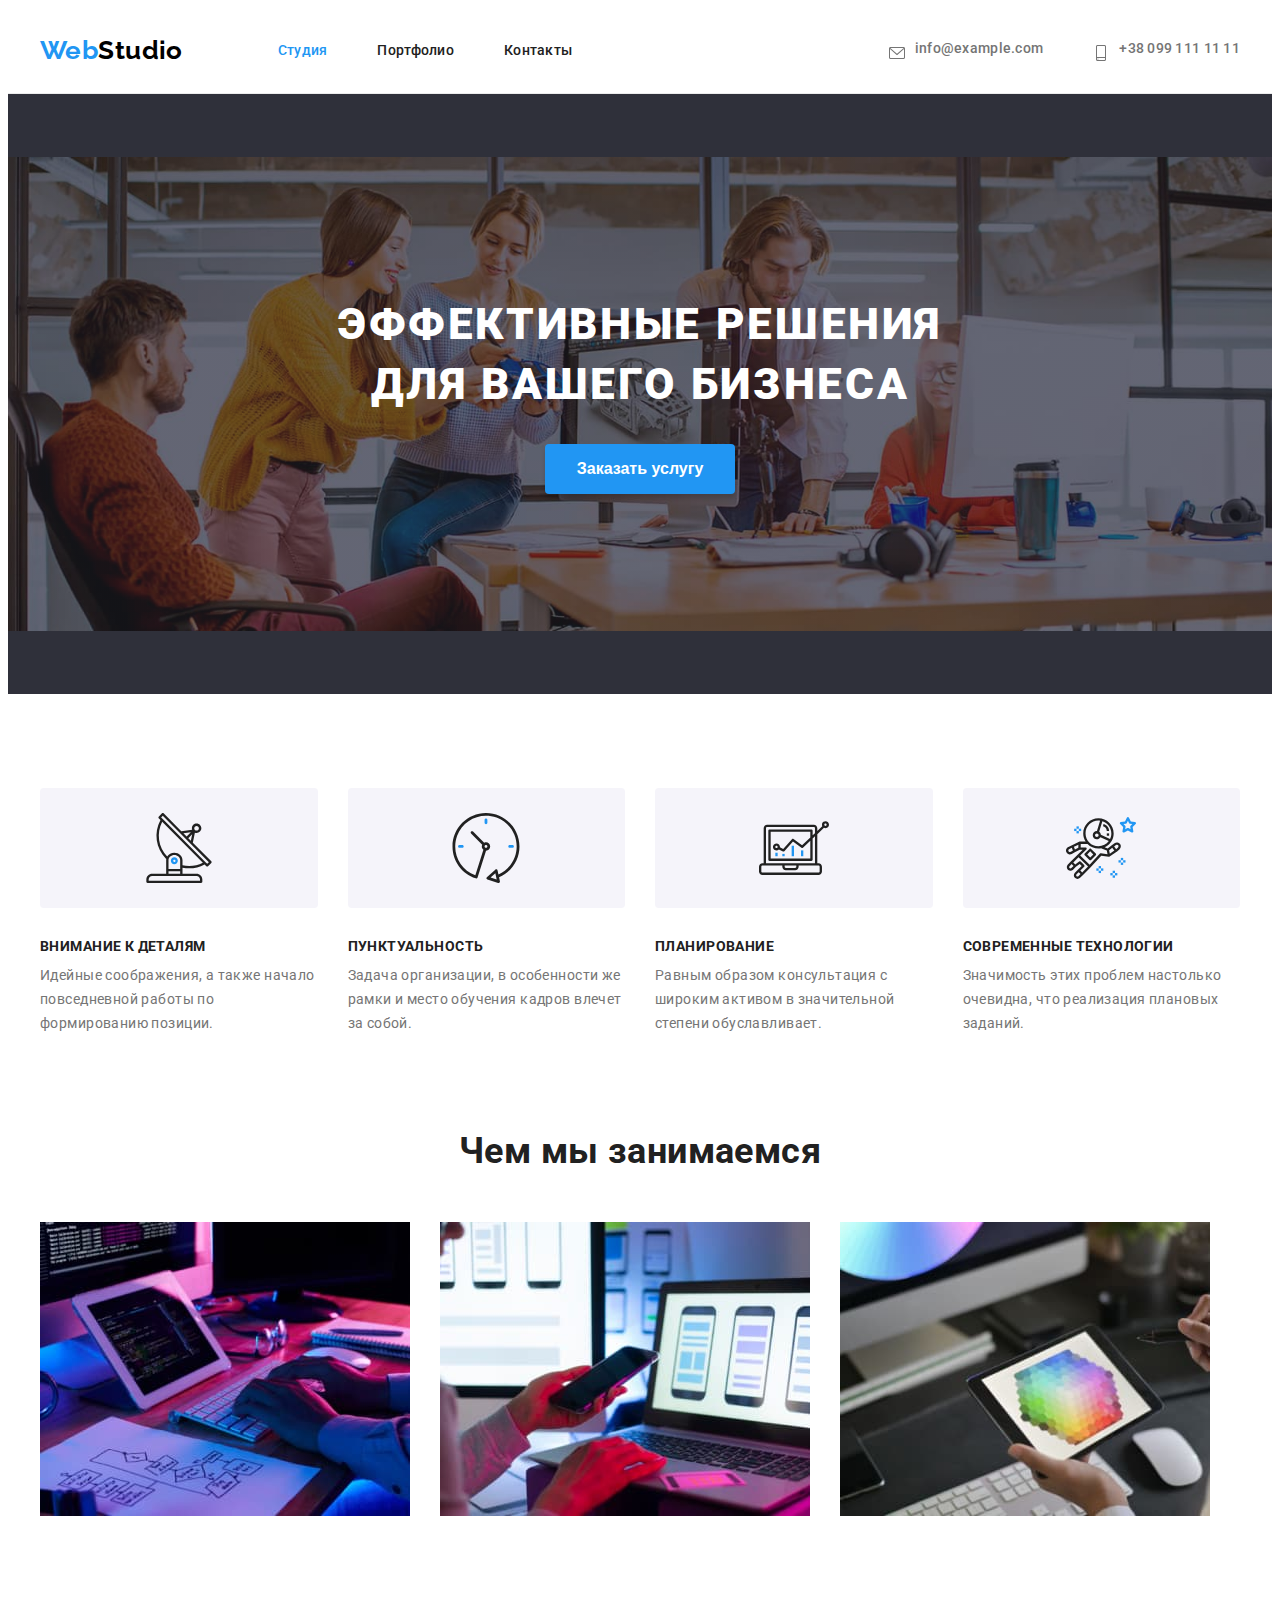
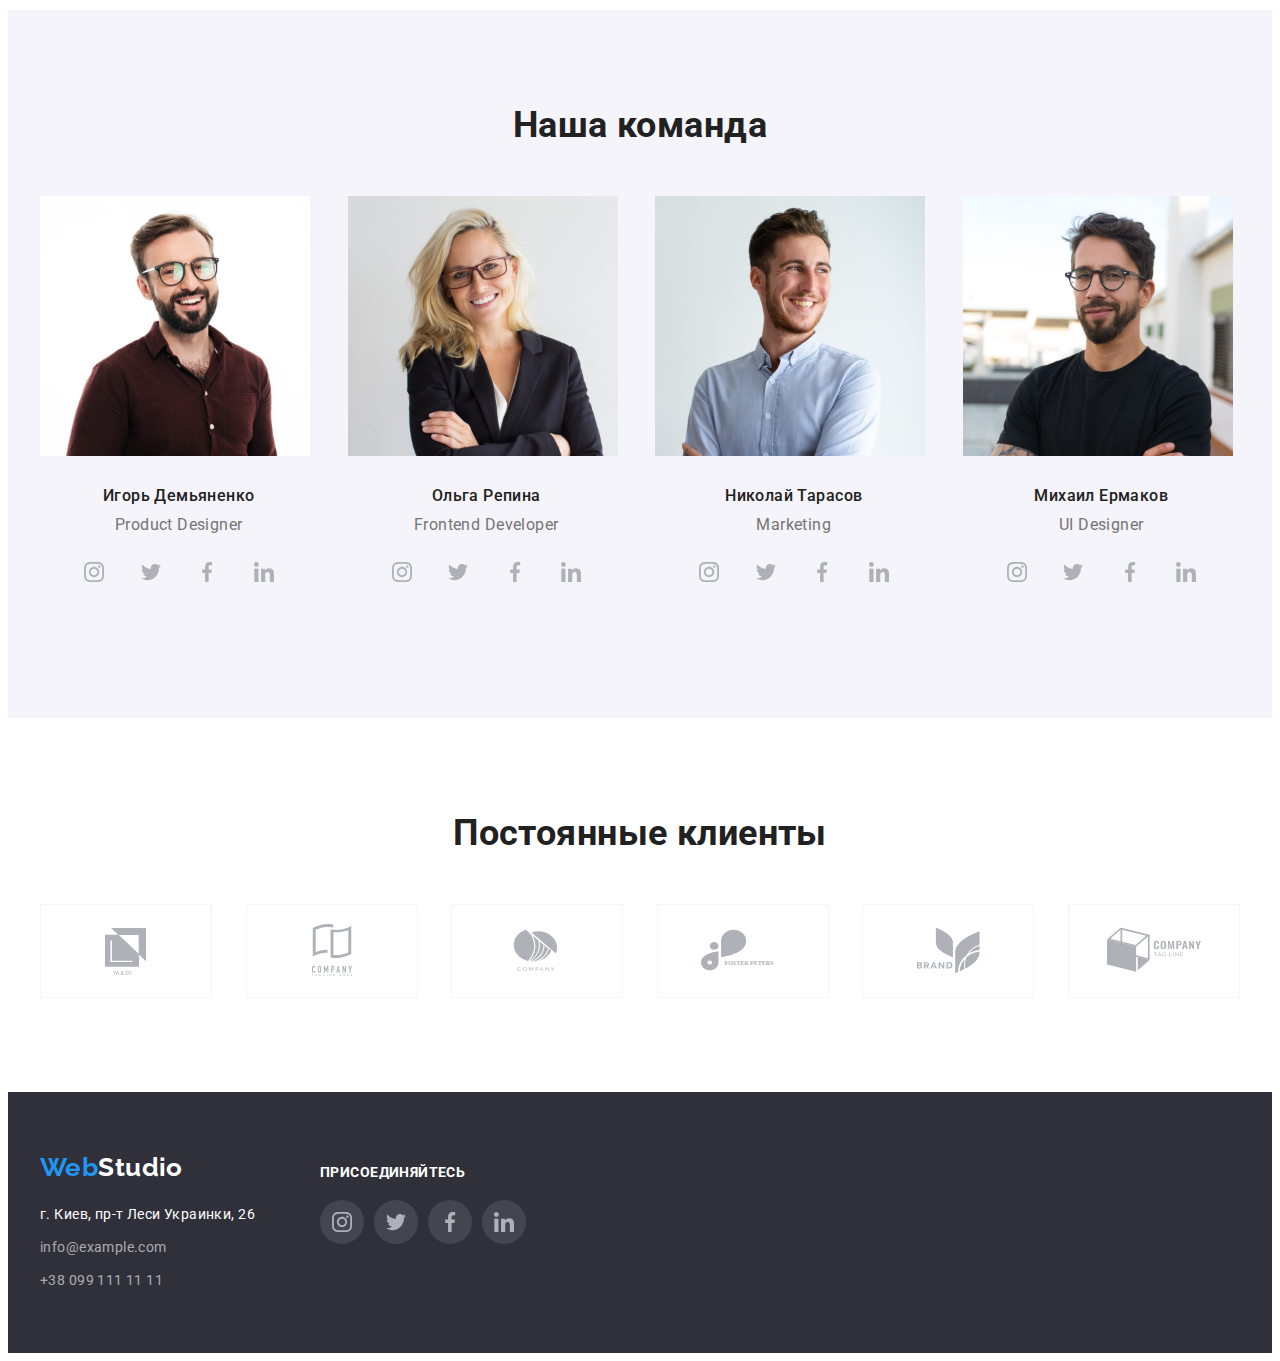
==== index.html @ 8c21adce "модуль 4" ====
<!DOCTYPE html>
<html lang="ru">
  <head>
    <meta charset="UTF-8" />
    <meta http-equiv="X-UA-Compatible" content="IE=edge" />
    <meta name="viewport" content="width=device-width, initial-scale=1.0" />
    <!-- Fonts -->
    <link rel="preconnect" href="https://fonts.googleapis.com" />
    <link rel="preconnect" href="https://fonts.gstatic.com" crossorigin />
    <link
      href="https://fonts.googleapis.com/css2?family=Raleway:wght@700&family=Roboto:wght@400;500;700;900&display=swap"
      rel="stylesheet"
    />
    <!-- Nomalize -->
    <!-- <link rel="stylesheet" type="text/css" href="./css/normalize.css" /> -->
    <link
      rel="stylesheet"
      href="https://cdnjs.cloudflare.com/ajax/libs/modern-normalize/1.1.0/modern-normalize.min.css"
      integrity="sha512-wpPYUAdjBVSE4KJnH1VR1HeZfpl1ub8YT/NKx4PuQ5NmX2tKuGu6U/JRp5y+Y8XG2tV+wKQpNHVUX03MfMFn9Q=="
      crossorigin="anonymous"
      referrerpolicy="no-referrer"
    />
    <!-- Styles -->
    <link rel="stylesheet" type="text/css" href="./css/styles.css" />
    <title>Main</title>
  </head>

  <body>
    <header class="header">
      <div class="container">
        <nav class="navigation">
          <a href="./" class="link logo">
            Web<span class="logo-accent">Studio</span>
          </a>
          <ul class="list">
            <li class="item-header current">
              <a href="./" class="link"> Студия</a>
            </li>
            <li class="item-header">
              <a href="./portfolio.html" class="link">Портфолио</a>
            </li>
            <li class="item-header"><a href="#" class="link">Контакты</a></li>
          </ul>
        </nav>
        <ul class="list contact">
          <li class="item-header contact">
            <a href="mailto:info@example.com" class="link email"
              >info@example.com</a
            >
          </li>
          <li class="item-header contact">
            <a href="tel:+380991111111" class="link phone">+38 099 111 11 11</a>
          </li>
        </ul>
      </div>
    </header>
    <main>
      <section class="section primary">
        <h1 class="main-title">
          Эффективные решения <br />
          для вашего бизнеса
        </h1>
        <button type="button" class="button main-button">
          Заказать услугу
        </button>
      </section>
      <section class="section our-edge">
        <div class="container">
          <h2 class="title visually-hidden">Наши преимущества</h2>
          <ul class="list our-edge">
            <li class="our-edge-item antenna">
              <h3 class="our-edge-title">Внимание к деталям</h3>
              <p class="our-edge-description">
                Идейные соображения, а также начало повседневной работы по
                формированию позиции.
              </p>
            </li>
            <li class="our-edge-item clock">
              <h3 class="our-edge-title">Пунктуальность</h3>
              <p class="our-edge-description">
                Задача организации, в особенности же рамки и место обучения
                кадров влечет за собой.
              </p>
            </li>
            <li class="our-edge-item diagram">
              <h3 class="our-edge-title">Планирование</h3>
              <p class="our-edge-description">
                Равным образом консультация с широким активом в значительной
                степени обуславливает.
              </p>
            </li>
            <li class="our-edge-item astronaut">
              <h3 class="our-edge-title">Современные технологии</h3>
              <p class="our-edge-description">
                Значимость этих проблем настолько очевидна, что реализация
                плановых заданий.
              </p>
            </li>
          </ul>
        </div>
      </section>
      <section class="section whot-do">
        <div class="container">
          <h2 class="title">Чем мы занимаемся</h2>
          <ul class="list whot-do">
            <li>
              <img
                src="./images//whot-do/box_1.jpg"
                alt="Изображение работаюшего программиста"
                width="370"
              />
            </li>
            <li>
              <img
                src="./images//whot-do/box_2.jpg"
                alt="Изображение работающего UI/UX"
                width="370"
              />
            </li>
            <li>
              <img
                src="./images//whot-do/box_3.jpg"
                alt="Изображение работаюшего тестировщика"
                width="370"
              />
            </li>
          </ul>
        </div>
      </section>
      <section class="section our-team">
        <div class="container">
          <h2 class="title">Наша команда</h2>
          <ul class="list our-team">
            <li class="our-team-item">
              <img
                src="./images/team/team_img_1.jpg"
                alt="Фотография специалиста Игоря Демьяненко"
                width="270"
              />
              <div class="our-team-description">
                <h3 class="our-team-title">Игорь Демьяненко</h3>
                <p lang="en" class="our-team-position">Product Designer</p>
                <ul class="list contact-solcial-items">
                  <li class="contact-solcial-item instagram">
                    <a
                      href="https://www.instagram.com"
                      target="_blank"
                      rel="noopener noreferrer"
                    ></a>
                  </li>
                  <li class="contact-solcial-item twitter">
                    <a
                      href="https://twitter.com"
                      target="_blank"
                      rel="noopener noreferrer"
                    ></a>
                  </li>
                  <li class="contact-solcial-item facebook">
                    <a
                      href="https://www.facebook.com"
                      target="_blank"
                      rel="noopener noreferrer"
                    ></a>
                  </li>
                  <li class="contact-solcial-item linkedin">
                    <a
                      href="https://www.linkedin.com"
                      target="_blank"
                      rel="noopener noreferrer"
                    ></a>
                  </li>
                </ul>
              </div>
            </li>
            <li class="our-team-item">
              <img
                src="./images/team/team_img_2.jpg"
                alt="Фотография специалиста Ольги Репиной"
                width="270"
              />
              <div class="our-team-description">
                <h3 class="our-team-title">Ольга Репина</h3>
                <p lang="en" class="our-team-position">Frontend Developer</p>
                <ul class="list contact-solcial-items">
                  <li class="contact-solcial-item instagram">
                    <a
                      href="https://www.instagram.com"
                      target="_blank"
                      rel="noopener noreferrer"
                    ></a>
                  </li>
                  <li class="contact-solcial-item twitter">
                    <a
                      href="https://twitter.com"
                      target="_blank"
                      rel="noopener noreferrer"
                    ></a>
                  </li>
                  <li class="contact-solcial-item facebook">
                    <a
                      href="https://www.facebook.com"
                      target="_blank"
                      rel="noopener noreferrer"
                    ></a>
                  </li>
                  <li class="contact-solcial-item linkedin">
                    <a
                      href="https://www.linkedin.com"
                      target="_blank"
                      rel="noopener noreferrer"
                    ></a>
                  </li>
                </ul>
              </div>
            </li>
            <li class="our-team-item">
              <img
                src="./images/team/team_img_3.jpg"
                alt="Фотография специалиста Николая Тарасова"
                width="270"
              />
              <div class="our-team-description">
                <h3 class="our-team-title">Николай Тарасов</h3>
                <p lang="en" class="our-team-position">Marketing</p>
                <ul class="list contact-solcial-items">
                  <li class="contact-solcial-item instagram">
                    <a
                      href="https://www.instagram.com"
                      target="_blank"
                      rel="noopener noreferrer"
                    ></a>
                  </li>
                  <li class="contact-solcial-item twitter">
                    <a
                      href="https://twitter.com"
                      target="_blank"
                      rel="noopener noreferrer"
                    ></a>
                  </li>
                  <li class="contact-solcial-item facebook">
                    <a
                      href="https://www.facebook.com"
                      target="_blank"
                      rel="noopener noreferrer"
                    ></a>
                  </li>
                  <li class="contact-solcial-item linkedin">
                    <a
                      href="https://www.linkedin.com"
                      target="_blank"
                      rel="noopener noreferrer"
                    ></a>
                  </li>
                </ul>
              </div>
            </li>
            <li class="our-team-item">
              <img
                src="./images/team/team_img_4.jpg"
                alt="Фотография специалиста Михаила Ермакова"
                width="270"
              />
              <div class="our-team-description">
                <h3 class="our-team-title">Михаил Ермаков</h3>
                <p lang="en" class="our-team-position">UI Designer</p>
                <ul class="list contact-solcial-items">
                  <li class="contact-solcial-item instagram">
                    <a
                      href="https://www.instagram.com"
                      target="_blank"
                      rel="noopener noreferrer"
                    ></a>
                  </li>
                  <li class="contact-solcial-item twitter">
                    <a
                      href="https://twitter.com"
                      target="_blank"
                      rel="noopener noreferrer"
                    ></a>
                  </li>
                  <li class="link contact-solcial-item facebook">
                    <a
                      href="https://www.facebook.com"
                      target="_blank"
                      rel="noopener noreferrer"
                    ></a>
                  </li>
                  <li class="contact-solcial-item linkedin">
                    <a
                      href="https://www.linkedin.com"
                      target="_blank"
                      rel="noopener noreferrer"
                    ></a>
                  </li>
                </ul>
              </div>
            </li>
          </ul>
        </div>
      </section>
      <section class="section our-clients">
        <div class="container">
          <h3 class="title">Постоянные клиенты</h3>
          <ul class="list our-clients-items">
            <li class="our-clients-item ">
              <a class="link company-one" href="#"></a>
            </li>
            <li class="our-clients-item">
              <a class="link company-two" href="#"></a>
            </li>
            <li class="our-clients-item">
              <a class="link company-three" href="#"></a>
            </li>
            <li class="our-clients-item">
              <a class="link company-four" href="#"></a>
            </li>
            <li class="our-clients-item">
              <a class="link company-five" href="#"></a>
            </li>
            <li class="our-clients-item">
              <a class="link company-six" href="#"></a>
            </li>
          </ul>
        </div>
      </section>
    </main>
    <footer class="footer">
      <div class="container">
        <div class="contacts">
          <a href="./" class="link logo">
            Web<span class="logo-invert-accent">Studio</span>
          </a>
          <address class="address">
            <ul class="list contact">
              <li class="item-footer">г. Киев, пр-т Леси Украинки, 26</li>
              <li class="item-footer contact">
                <a href="mailto:info@example.com" class="link"
                  >info@example.com</a
                >
              </li>
              <li class="item-footer contact">
                <a href="tel:+380991111111" class="link">+38 099 111 11 11</a>
              </li>
            </ul>
          </address>
        </div>
        <div class="social-contact">
          <p class="title">Присоединяйтесь</p>
          <ul class="list contact-solcial-items">
            <li class="contact-solcial-item instagram">
              <a
                href="https://www.instagram.com"
                target="_blank"
                rel="noopener noreferrer"
              ></a>
            </li>
            <li class="contact-solcial-item twitter">
              <a
                href="https://twitter.com"
                target="_blank"
                rel="noopener noreferrer"
              ></a>
            </li>
            <li class="link contact-solcial-item facebook">
              <a
                href="https://www.facebook.com"
                target="_blank"
                rel="noopener noreferrer"
              ></a>
            </li>
            <li class="contact-solcial-item linkedin">
              <a
                href="https://www.linkedin.com"
                target="_blank"
                rel="noopener noreferrer"
              ></a>
            </li>
          </ul>
        </div>
       
      </div>
    </footer>
  </body>
</html>
---- css/styles.css ----
:root {
  --background-dark-color: #2f303a; /* rgb(47, 48, 58) */ 
  /*--background-dark-color: #C4C4C4; rgb(196, 196, 196);*/

  --background-light-color: #f5f4fa; /* rgb(245, 244, 250); */
  --primary-dark-color: #212121; /* rgb(33, 33, 33)*/
  --primary-light-color: #757575; /*rgb(117, 117, 117)*/
  --accent-light-color: #2196f3;
  /* rgb(33, 150, 243) */
  --accent-dark-color: #000000;
  /* rgb(0,0,0) */
  --main-light-color: #ffffff;
  /* rgb(255,255,255) */
  --main-light-alfa-color: rgba(255, 255, 255, 0.6);

  /* for grid  */
  --margin-set-gap: 30px;
}

body {
  font-family: "Roboto", sans-serif;
  font-style: normal;
  font-weight: 400;
  font-size: 14px;
  line-height: 1.143; /* 16/14 */
  letter-spacing: 0.03em;
  color: var(--primary-dark-color);
  background-color: var(--main-light-color);
}

img{
  display: block;
  padding: 0;
}

/* Common Styles */
.link {
  text-decoration: none;
  color: inherit;
}

.list {
  list-style: none;
}

.button {
  box-shadow: 0px 4px 4px rgba(0, 0, 0, 0.15);
  border: none;
  border-radius: 4px;
  border-color: transparent;

  color: var(--main-light-color);
  background-color: var(--accent-light-color);
}

.title {
  margin-top: 0;
  margin-bottom: 50px;

  text-align: center;

  font-weight: 700;
  font-size: 36px;
  line-height: 1.167; /* 42/36; */
}

.current {
  color: var(--accent-light-color);
}

.section {
  padding-top: 94px;
  padding-bottom: 94px;
  
  /* background-color: greenyellow;
  outline: 3px solid green; */
}

/* .section .list {
  margin-top: 0;
  margin-bottom: 0;
  padding-top: 0;
  padding-bottom: 0;
} */

/* Семантическое скрытие документов */
.visually-hidden {
  position: absolute;
  white-space: nowrap;
  width: 1px;
  height: 1px;
  overflow: hidden;
  border: 0;
  padding: 0;
  clip: rect(0 0 0 0);
  clip-path: inset(50%);
  margin: -1px;
}

.container {
  margin-left: auto;
  margin-right: auto;
  padding-right: 15px;
  padding-left: 15px;
  width: 1200px; 

  /* outline: 1px solid tomato; */
}

.container .list {
  display: flex;
  /* flex-wrap: wrap; */
}

/* Header */
.header {
  --color-header-border : #ECECEC;
  border-bottom: 1px solid var(--color-header-border);
}

.header .container {
  display: flex;
  justify-content: space-between;
  align-items: center;
}

.navigation {
  display: flex;
  align-items: center;
}

.navigation .list {
  display: flex;
  margin-top: 0;
  margin-bottom: 0;
  margin-left: 95px;
  padding-left: 0;
}

.item-header {
  font-weight: 500;
  letter-spacing: 0.02em;
}

.item-header + .item-header {
  margin-left: 50px;
}

.item-header .link {
  padding-top: 32px;
  padding-bottom: 32px;
}

.item-header.contact {
  color: var(--primary-light-color);
}

.item-header.contact .link {
  display: block;
  /* outline:  1px solid tomato; */
}

.item-header.contact .link::before {
  
  /* margin: 0;
  margin-right: 10px;
  flex-basis: 16px;
  align-items: center; */

  display: inline-flex; /* why */
  align-items: center;
  margin-right: 10px;
  content: '';
  width: 16px;
  height: 16px;
  background-repeat: no-repeat;
  background-position: center;

  /* outline: 1px solid navy; */
}

.item-header.contact .link.email::before {
  background-image: url(../images/decoration/envelope.svg);
} 

.item-header.contact .link.phone::before {
  background-image: url(../images/decoration/smartphone.svg);
}

.item-header:hover,
.item-header:focus {
  color: var(--accent-light-color);
}

.logo {
  font-family: "Raleway", sans-serif;
  font-weight: 700;
  font-size: 26px;
  line-height: 1.192; /* 31/26; */
  color: var(--accent-light-color);
}

.logo-accent {
  color: var(--accent-dark-color);
}

.navigation .logo {
  padding-top: 10px;
  padding-bottom: 10px;
}

.list.contact {
  display: flex;
  margin-top: 0px;
  margin-bottom: 0px;
  padding-left: 0px;
}

/* Main */
.section.primary {
  --color-gradient : rgba(47, 48, 58, 0.4);

  background-color: var(--background-dark-color);
  background-image: linear-gradient(to right, var(--color-gradient), var(--color-gradient)),   url(../images/main-background.jpg);
  background-repeat: no-repeat;
  background-size: contain;
  background-position: center;
}

.primary {  
  margin-top: 0px;
  margin-bottom: 0px;
  padding-top: 200px;
  padding-bottom: 200px;

  text-align: center;
}

.main-title {
  margin-top: 0;
  margin-bottom: 30px;

  color: var(--main-light-color);

  font-weight: 900;
  font-size: 44px;
  line-height: 1.364; /* 60/44; */
  letter-spacing: 0.06em;
  text-transform: uppercase;  
}

.main-button {
  padding: 10px 32px;
  font-weight: 700;
  font-size: 16px;
  line-height: 1.875; /* 30/16; */
}

/* Edge */
.section.our-edge {
  padding-bottom: 0;
}

.list.our-edge {
  margin-top: 0;
  margin-bottom: 0;
  padding-left: 0;  
}

.our-edge-item {
  /* flex-basis: 270px; */
  --count-inline: 4;
  flex-basis: calc((100% - (var(--count-inline) - 1) * var(--margin-set-gap))/var(--count-inline));
  /* flex-basis: calc(100% / 4 - var(--margin-set-gap)); */
}

.our-edge-item::before {
  display: block;
  height: 120px;
  content: "";

  border-radius: 4px;

  background-color: var(--background-light-color);
  background-position: center;
  background-repeat: no-repeat;

  margin-bottom: 30px;

  /* outline: 1px solid tomato; */
}

.our-edge-item.antenna::before {
  background-image: url(../images/decoration/antenna.svg);
}

.our-edge-item.clock::before {
  background-image: url(../images/decoration/clock.svg);
}

.our-edge-item.diagram::before {
  background-image: url(../images/decoration/diagram.svg);
}

.our-edge-item.astronaut::before {
  background-image: url(../images/decoration/astronaut.svg);
}

.our-edge-item + .our-edge-item {
  margin-left: var(--margin-set-gap);
}

.our-edge-title {
  margin-top: 0;
  margin-bottom: 10px;

  font-size: inherit;
  line-height: inherit;
  text-transform: uppercase;
}

.our-edge-description {
  margin-top: 0;
  margin-bottom: 0;

  line-height: 1.714; /* 24/14 */
  color: var(--primary-light-color);
}

/* Whot my do */

.list.whot-do {
  margin-top: 0;
  margin-bottom: 0;
  padding: 0;
}

.list.whot-do *:nth-child(n + 2) {
  margin-left: var(--margin-set-gap);
}


/* Team */
.our-team {
  background-color: var(--background-light-color);
}

.list.our-team {
  margin-top: 0;
  margin-bottom: 0;
  padding: 0;  
}

.our-team-item {
  /* flex-basis: calc(100% / 4 - var(--margin-set-gap)); */
  --count-inline: 4;  
  flex-basis: calc((100% - (var(--count-inline) - 1) * var(--margin-set-gap)) / var(--count-inline));
  /* box-shadow : 0px 1px 3px rgba(0, 0, 0, 0.12),
               0px 1px 1px rgba(0, 0, 0, 0.14),
               0px 2px 1px rgba(0, 0, 0, 0.2); 
  border-radius: 0px 0px 4px 4px; */
}

.our-team-item + .our-team-item {
  margin-left: var(--margin-set-gap);
}

.our-team-description{
  padding: 30px 32px;
}

.our-team-title {
  margin-top: 0;  
  margin-bottom: 10px;
  text-align: center;

  font-weight: 500;
  font-size: 16px;
  line-height: 1.187; /* 19/16 */
}

.our-team-position {
  margin-top: 0;
  margin-bottom: 16px;

  text-align: center;

  font-size: 16px;
  line-height: 1.187; /* 19/16 */
  color: var(--primary-light-color);
}

.list.contact-solcial-items {
  padding-left: 0;
  justify-content: space-between;
}

.our-team-item .contact-solcial-item::before {
  display: block;
  width: 44px;
  height: 44px;
  content: '';
  background-color: var(--background-light-color);
  background-repeat: no-repeat;
  background-position: center;

  border-radius: 50%;
}

.our-team-item .contact-solcial-item.instagram::before {
  background-image: url(../images/social-link-decoration/instagram.svg);
}

.our-team-item .contact-solcial-item.twitter::before {
  background-image: url(../images/social-link-decoration/twitter.svg);
}

.our-team-item .contact-solcial-item.facebook::before {
  background-image: url(../images/social-link-decoration/facebook.svg);
}

.our-team-item .contact-solcial-item.linkedin::before {
  background-image: url(../images/social-link-decoration/linkedin.svg);
}

/* our-clients */
.list.our-clients-items {
  display: flex;
  justify-content: space-between;
  margin-top: 0;
  margin-bottom: 0;
  padding-left: 0;
}

.our-clients-item > .link::before{
  display: block;

  background-color: var(--main-light-color);
  content: '';
  background-position: center;
  background-repeat: no-repeat;
  height: 92px;
  width: 170px;
  border: 1px solid var(--background-light-color);

}

.our-clients-item > .link.company-one::before{
  background-image: url(../images/Clients/logo-1.svg);
}

.our-clients-item > .link.company-two::before{
  background-image: url(../images/Clients/logo-2.svg);
}

.our-clients-item > .link.company-three::before{
  background-image: url(../images/Clients/logo-3.svg);
}

.our-clients-item > .link.company-four::before{
  background-image: url(../images/Clients/logo-4.svg);
}

.our-clients-item > .link.company-five::before{
  background-image: url(../images/Clients/logo-5.svg);
}

.our-clients-item > .link.company-six::before{
  background-image: url(../images/Clients/logo-6.svg);
}

/* filter */
.button-filter {
  /* display: block; */
  padding: 6px 22px;

  font-weight: 500;
  font-size: 16px;
  line-height: 1.625; /* 26/16 */
  color: inherit;
  background-color: var(--background-light-color);
}

.list.filter {
  margin-top: 0;
  margin-bottom: 34px;
  padding-left: 0;
  justify-content: center;
}

.item-filter + .item-filter {
  margin-left: 8px;
}

.button-filter:hover,
.button-filter:focus {
  color: var(--main-light-color);
  background-color: var(--accent-light-color);
}

.list.works {
  margin: 0;
  padding-left: 0;
  flex-wrap: wrap;

  margin-top: calc(-1 * var(--margin-set-gap));
  margin-left: calc(-1 * var(--margin-set-gap));
}

.list.works .work-item {
  margin-top: var(--margin-set-gap);
  margin-left: var(--margin-set-gap);
  
  --count-inline: 3;  
  flex-basis: calc(100% / var(--count-inline) - var(--margin-set-gap));
  /* flex-basis: calc(100% / 3 - var(--margin-set-gap)); */
}  

/* v2 */
/* .list.works {
  margin: 0;
  padding-left: 0;
  flex-wrap: wrap;
}
.list.works .work-item:not(:nth-child(3n)) {
  margin-right: var(--margin-set-gap);
  margin-bottom: var(--margin-set-gap);
}

.list.works .work-item:nth-child(3n) {
  margin-bottom: var(--margin-set-gap);
}

.list.works .work-item:nth-last-child(-n + 3) {
  margin-bottom: 0;
} */

/* v3 */
/* .list.works {
  margin: 0;
  padding: 0;
  flex-wrap: wrap;
}

.list.works .work-item {
  margin: 0;
  padding: 0;
  --count-inline:3;
  width: calc((100% - (var(--count-inline) - 1) * var(--margin-set-grap))/var(--count-inline));
  margin-right: var(--margin-set-gap);
  margin-bottom: var(--margin-set-gap); 
}

.list.works .work-item:nth-child(3n) {
  margin-right: 0;
}

.list.works .work-item:nth-last-child(-n + 3) {
  margin-bottom: 0;
} */

/* v4 */
/* .list.works {
  margin: 0;
  padding-left: 0;
  flex-wrap: wrap;
  gap: var(--margin-set-gap);
} */

.work-description {
  --border-color: #EEEEEE;
  padding: 20px 24px;
  border: 1px solid var(--border-color);
}

.title-work {
  margin-top: 0;
  margin-bottom: 4px;   
  
  text-align: left;

  font-size: 18px;
  line-height: 2;
  letter-spacing: 0.06em;
}

.type-work {
  margin-top: 0;
  margin-bottom: 0;

  font-size: 16px;
  line-height: 1.88; /* 30/16; */
  color: var(--primary-light-color);
}

/* FOOTER */
.footer {
  background-color: var(--background-dark-color);
  padding-top: 60px;
  padding-bottom: 60px;
}

.footer .container {
  display: flex;
}

.container .contacts {
  width: 230px;
  margin-right: 50px;
}

.footer .logo {
  display: block;
  margin-bottom: 20px;
}

.address .list {
  display: block;
}

.logo-invert-accent {
  color: var(--main-light-color);
}

.item-footer {
  font-size: 14px;
  font-style: normal;
  line-height: 1.714; /* 24/14 */
  color: var(--main-light-color);
}

.item-footer:not(:last-child) {
  margin-bottom: 9px;
}

.item-footer.contact {
  color: var(--main-light-alfa-color);
}

.item-footer.contact:hover,
.item-footer.contact:focus {
  color: var(--accent-light-color);
}

.container .social-contact { 
  padding-top: 12px;
}

.social-contact .title {
  margin-top: 0;
  margin-bottom: 20px;

  color: var(--main-light-color);

  font-size: 14px;
  line-height: inherit;
  text-align: left;
  text-transform: uppercase;

}

.social-contact .contact-solcial-items {
  margin-top: 0;
  margin-bottom: 0;
}

.social-contact .contact-solcial-item + .contact-solcial-item {
  margin-left: 10px;
}


.social-contact .contact-solcial-item::before {
  display: block;
  width: 44px;
  height: 44px;
  content: '';
  background-color: rgba(255, 255, 255, 0.1);
  background-repeat: no-repeat;
  background-position: center;

  border-radius: 50%;
}

.social-contact .contact-solcial-item.instagram::before {
  background-image: url(../images/social-link-decoration/instagram.svg);
}

.social-contact .contact-solcial-item.twitter::before {
  background-image: url(../images/social-link-decoration/twitter.svg);
}

.social-contact .contact-solcial-item.facebook::before {
  background-image: url(../images/social-link-decoration/facebook.svg);
}

.social-contact .contact-solcial-item.linkedin::before {
  background-image: url(../images/social-link-decoration/linkedin.svg);
}
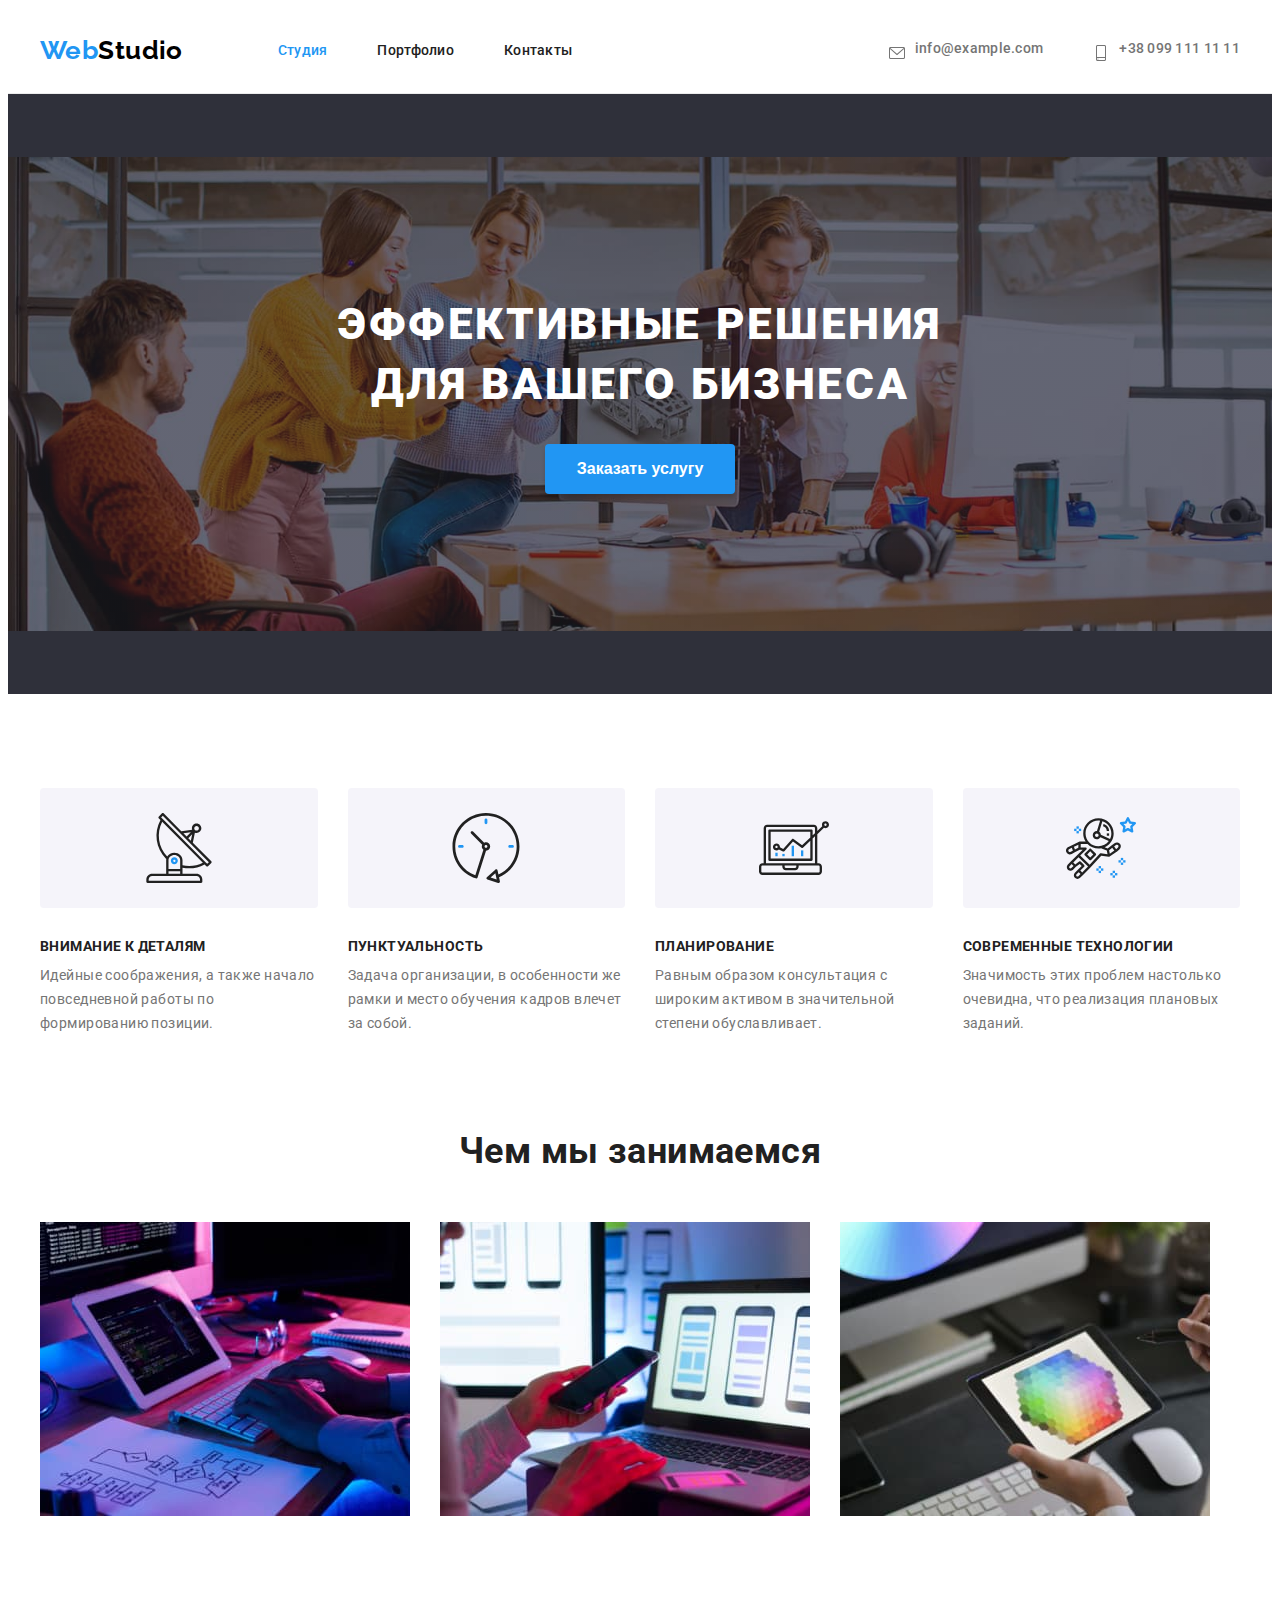
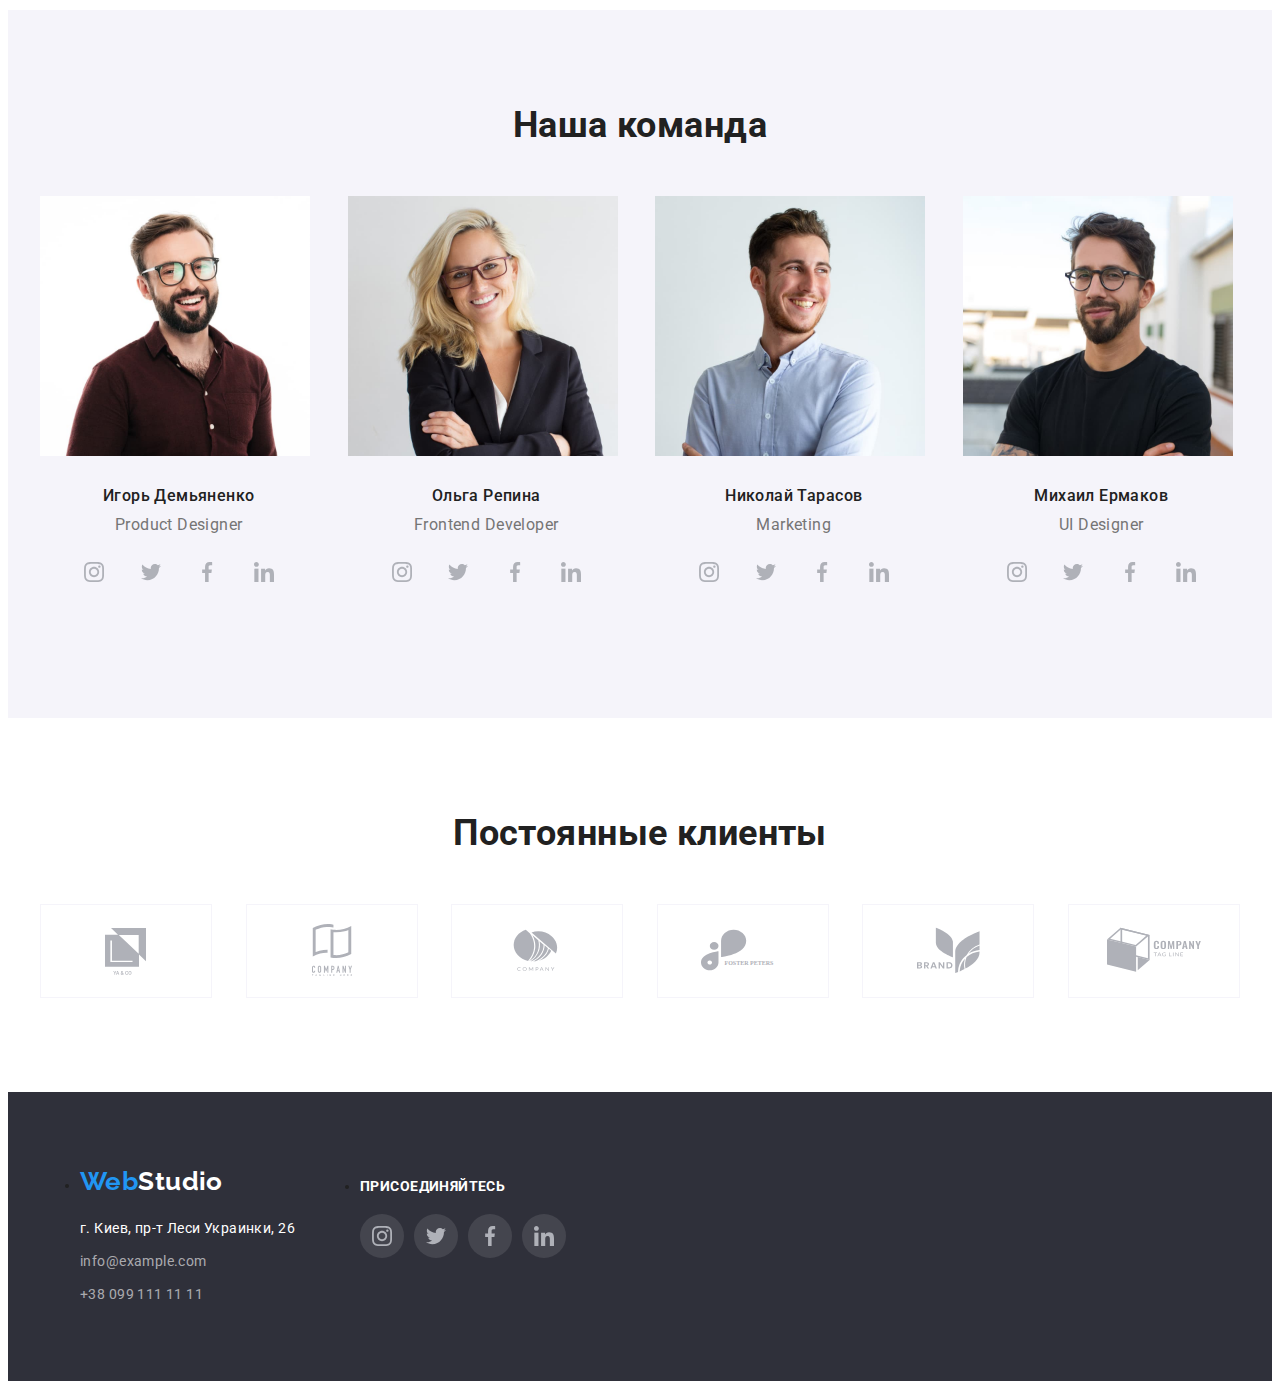
==== commit 0e1d3f2e: "модуль 4 1" ====
--- a/index.html
+++ b/index.html
@@ -302,7 +302,7 @@
         <div class="container">
           <h3 class="title">Постоянные клиенты</h3>
           <ul class="list our-clients-items">
-            <li class="our-clients-item ">
+            <li class="our-clients-item">
               <a class="link company-one" href="#"></a>
             </li>
             <li class="our-clients-item">
@@ -326,58 +326,59 @@
     </main>
     <footer class="footer">
       <div class="container">
-        <div class="contacts">
-          <a href="./" class="link logo">
-            Web<span class="logo-invert-accent">Studio</span>
-          </a>
-          <address class="address">
-            <ul class="list contact">
-              <li class="item-footer">г. Киев, пр-т Леси Украинки, 26</li>
-              <li class="item-footer contact">
-                <a href="mailto:info@example.com" class="link"
-                  >info@example.com</a
-                >
+        <ul class="contacts-studio">
+          <li class="contacts">
+            <a href="./" class="link logo">
+              Web<span class="logo-invert-accent">Studio</span>
+            </a>
+            <address class="address">
+              <ul class="list contact">
+                <li class="item-footer">г. Киев, пр-т Леси Украинки, 26</li>
+                <li class="item-footer contact">
+                  <a href="mailto:info@example.com" class="link"
+                    >info@example.com</a
+                  >
+                </li>
+                <li class="item-footer contact">
+                  <a href="tel:+380991111111" class="link">+38 099 111 11 11</a>
+                </li>
+              </ul>
+            </address>
+          </li>
+          <li class="social-contact">
+            <p class="title">Присоединяйтесь</p>
+            <ul class="list contact-solcial-items">
+              <li class="contact-solcial-item instagram">
+                <a
+                  href="https://www.instagram.com"
+                  target="_blank"
+                  rel="noopener noreferrer"
+                ></a>
               </li>
-              <li class="item-footer contact">
-                <a href="tel:+380991111111" class="link">+38 099 111 11 11</a>
+              <li class="contact-solcial-item twitter">
+                <a
+                  href="https://twitter.com"
+                  target="_blank"
+                  rel="noopener noreferrer"
+                ></a>
+              </li>
+              <li class="link contact-solcial-item facebook">
+                <a
+                  href="https://www.facebook.com"
+                  target="_blank"
+                  rel="noopener noreferrer"
+                ></a>
+              </li>
+              <li class="contact-solcial-item linkedin">
+                <a
+                  href="https://www.linkedin.com"
+                  target="_blank"
+                  rel="noopener noreferrer"
+                ></a>
               </li>
             </ul>
-          </address>
-        </div>
-        <div class="social-contact">
-          <p class="title">Присоединяйтесь</p>
-          <ul class="list contact-solcial-items">
-            <li class="contact-solcial-item instagram">
-              <a
-                href="https://www.instagram.com"
-                target="_blank"
-                rel="noopener noreferrer"
-              ></a>
-            </li>
-            <li class="contact-solcial-item twitter">
-              <a
-                href="https://twitter.com"
-                target="_blank"
-                rel="noopener noreferrer"
-              ></a>
-            </li>
-            <li class="link contact-solcial-item facebook">
-              <a
-                href="https://www.facebook.com"
-                target="_blank"
-                rel="noopener noreferrer"
-              ></a>
-            </li>
-            <li class="contact-solcial-item linkedin">
-              <a
-                href="https://www.linkedin.com"
-                target="_blank"
-                rel="noopener noreferrer"
-              ></a>
-            </li>
-          </ul>
-        </div>
-       
+          </li>
+        </ul>
       </div>
     </footer>
   </body>
--- a/css/styles.css
+++ b/css/styles.css
@@ -600,7 +600,7 @@
   padding-bottom: 60px;
 }
 
-.footer .container {
+.footer .contacts-studio {
   display: flex;
 }
 
@@ -667,7 +667,6 @@
 .social-contact .contact-solcial-item + .contact-solcial-item {
   margin-left: 10px;
 }
-
 
 .social-contact .contact-solcial-item::before {
   display: block;
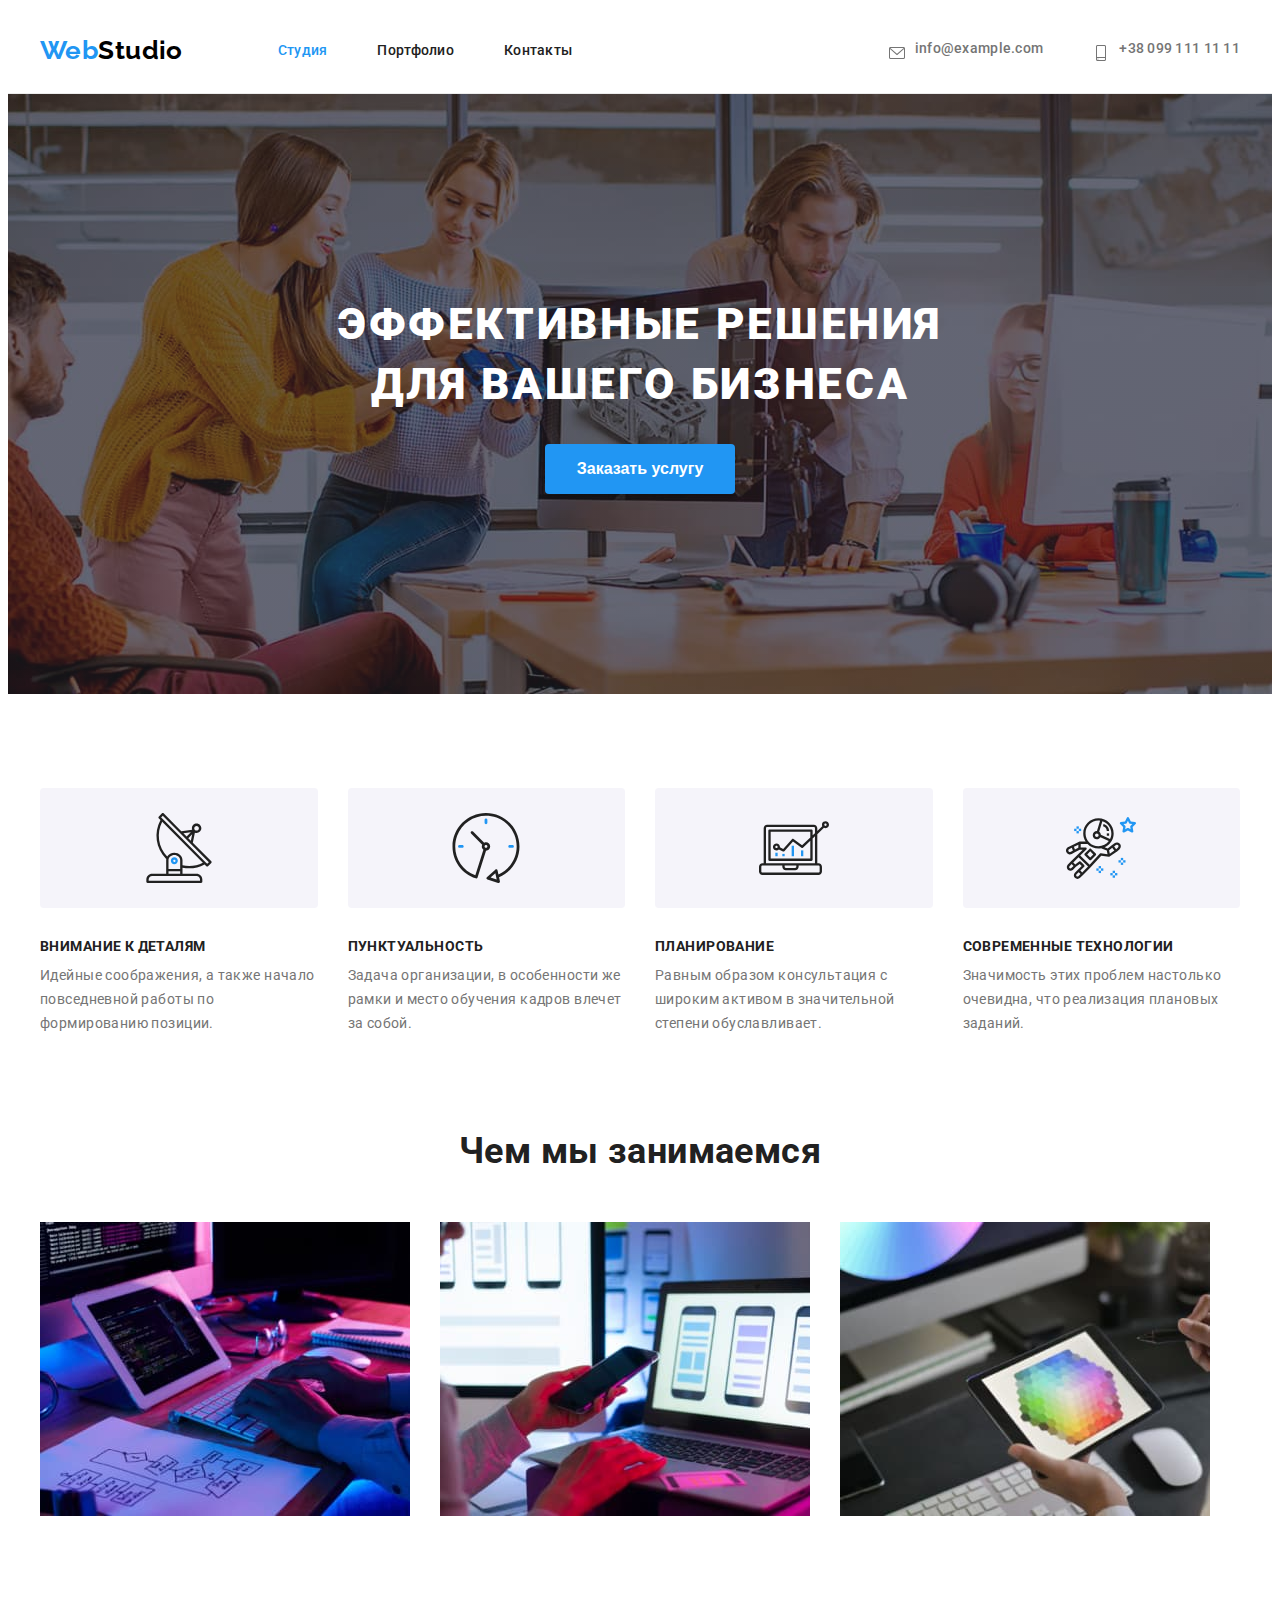
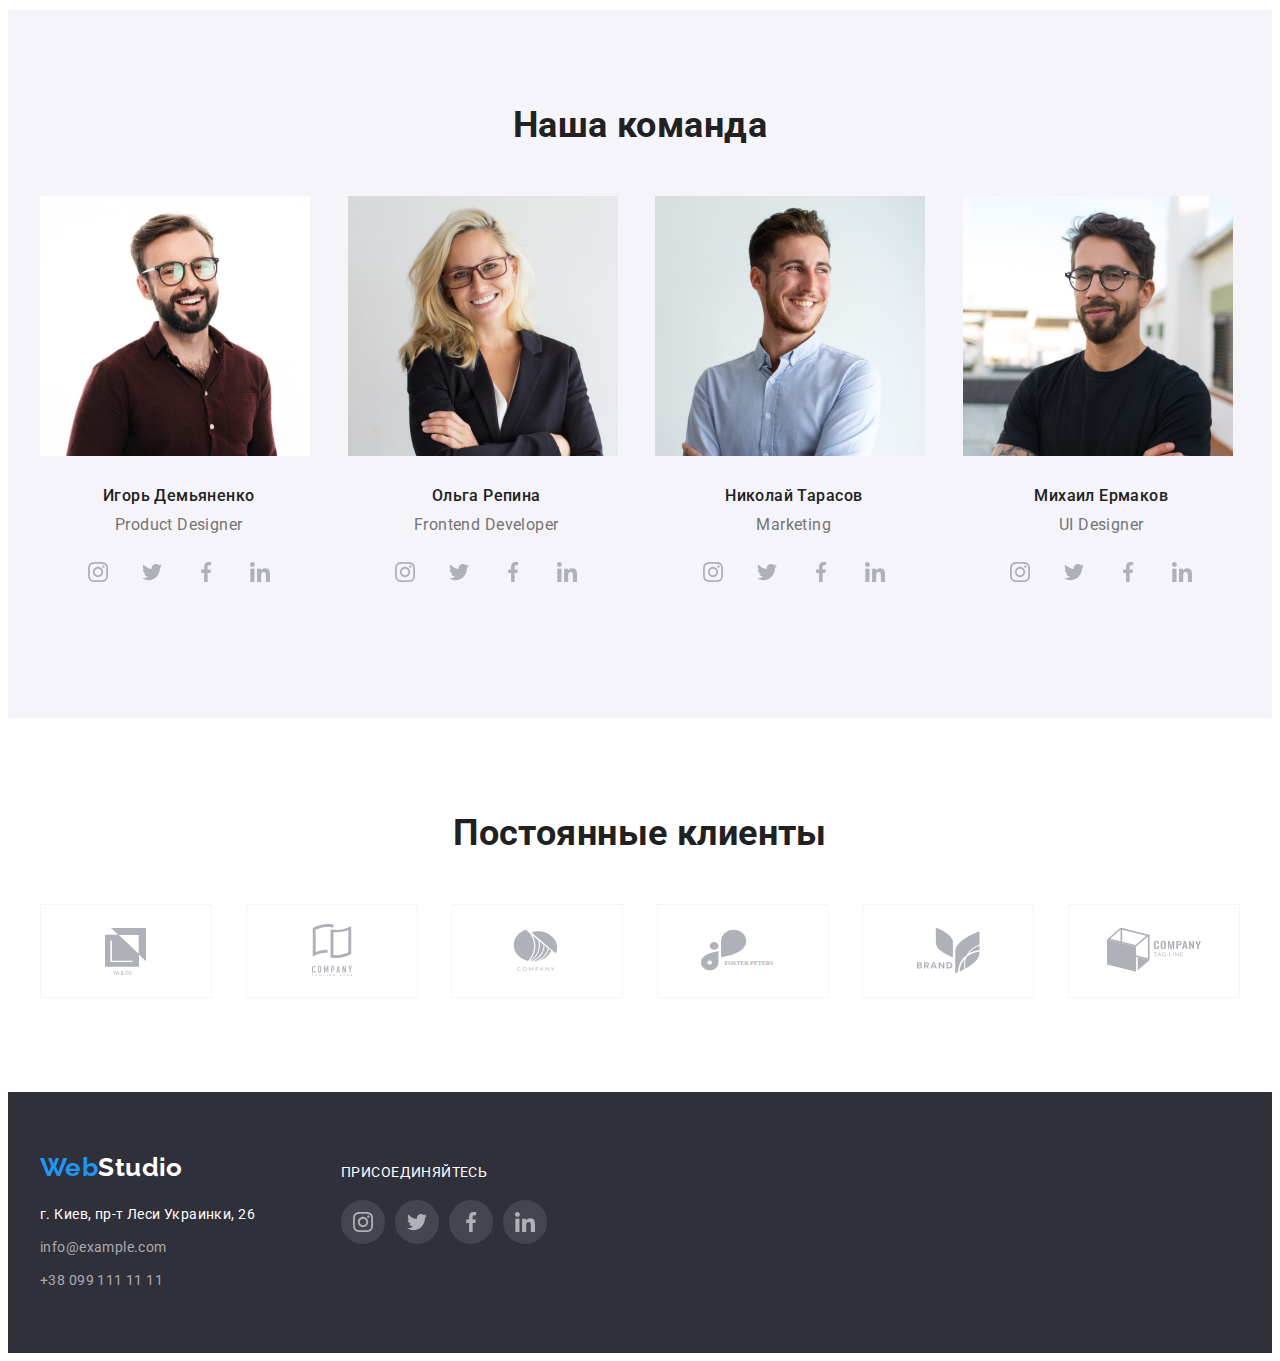
==== commit a381c6a5: "модуль 4 1" ====
--- a/index.html
+++ b/index.html
@@ -140,29 +140,29 @@
               <div class="our-team-description">
                 <h3 class="our-team-title">Игорь Демьяненко</h3>
                 <p lang="en" class="our-team-position">Product Designer</p>
-                <ul class="list contact-solcial-items">
-                  <li class="contact-solcial-item instagram">
+                <ul class="list contact-social-items">
+                  <li class="contact-social-item instagram">
                     <a
                       href="https://www.instagram.com"
                       target="_blank"
                       rel="noopener noreferrer"
                     ></a>
                   </li>
-                  <li class="contact-solcial-item twitter">
+                  <li class="contact-social-item twitter">
                     <a
                       href="https://twitter.com"
                       target="_blank"
                       rel="noopener noreferrer"
                     ></a>
                   </li>
-                  <li class="contact-solcial-item facebook">
+                  <li class="contact-social-item facebook">
                     <a
                       href="https://www.facebook.com"
                       target="_blank"
                       rel="noopener noreferrer"
                     ></a>
                   </li>
-                  <li class="contact-solcial-item linkedin">
+                  <li class="contact-social-item linkedin">
                     <a
                       href="https://www.linkedin.com"
                       target="_blank"
@@ -181,29 +181,29 @@
               <div class="our-team-description">
                 <h3 class="our-team-title">Ольга Репина</h3>
                 <p lang="en" class="our-team-position">Frontend Developer</p>
-                <ul class="list contact-solcial-items">
-                  <li class="contact-solcial-item instagram">
+                <ul class="list contact-social-items">
+                  <li class="contact-social-item instagram">
                     <a
                       href="https://www.instagram.com"
                       target="_blank"
                       rel="noopener noreferrer"
                     ></a>
                   </li>
-                  <li class="contact-solcial-item twitter">
+                  <li class="contact-social-item twitter">
                     <a
                       href="https://twitter.com"
                       target="_blank"
                       rel="noopener noreferrer"
                     ></a>
                   </li>
-                  <li class="contact-solcial-item facebook">
+                  <li class="contact-social-item facebook">
                     <a
                       href="https://www.facebook.com"
                       target="_blank"
                       rel="noopener noreferrer"
                     ></a>
                   </li>
-                  <li class="contact-solcial-item linkedin">
+                  <li class="contact-social-item linkedin">
                     <a
                       href="https://www.linkedin.com"
                       target="_blank"
@@ -222,29 +222,29 @@
               <div class="our-team-description">
                 <h3 class="our-team-title">Николай Тарасов</h3>
                 <p lang="en" class="our-team-position">Marketing</p>
-                <ul class="list contact-solcial-items">
-                  <li class="contact-solcial-item instagram">
+                <ul class="list contact-social-items">
+                  <li class="contact-social-item instagram">
                     <a
                       href="https://www.instagram.com"
                       target="_blank"
                       rel="noopener noreferrer"
                     ></a>
                   </li>
-                  <li class="contact-solcial-item twitter">
+                  <li class="contact-social-item twitter">
                     <a
                       href="https://twitter.com"
                       target="_blank"
                       rel="noopener noreferrer"
                     ></a>
                   </li>
-                  <li class="contact-solcial-item facebook">
+                  <li class="contact-social-item facebook">
                     <a
                       href="https://www.facebook.com"
                       target="_blank"
                       rel="noopener noreferrer"
                     ></a>
                   </li>
-                  <li class="contact-solcial-item linkedin">
+                  <li class="contact-social-item linkedin">
                     <a
                       href="https://www.linkedin.com"
                       target="_blank"
@@ -263,29 +263,29 @@
               <div class="our-team-description">
                 <h3 class="our-team-title">Михаил Ермаков</h3>
                 <p lang="en" class="our-team-position">UI Designer</p>
-                <ul class="list contact-solcial-items">
-                  <li class="contact-solcial-item instagram">
+                <ul class="list contact-social-items">
+                  <li class="contact-social-item instagram">
                     <a
                       href="https://www.instagram.com"
                       target="_blank"
                       rel="noopener noreferrer"
                     ></a>
                   </li>
-                  <li class="contact-solcial-item twitter">
+                  <li class="contact-social-item twitter">
                     <a
                       href="https://twitter.com"
                       target="_blank"
                       rel="noopener noreferrer"
                     ></a>
                   </li>
-                  <li class="link contact-solcial-item facebook">
+                  <li class="link contact-social-item facebook">
                     <a
                       href="https://www.facebook.com"
                       target="_blank"
                       rel="noopener noreferrer"
                     ></a>
                   </li>
-                  <li class="contact-solcial-item linkedin">
+                  <li class="contact-social-item linkedin">
                     <a
                       href="https://www.linkedin.com"
                       target="_blank"
@@ -326,8 +326,8 @@
     </main>
     <footer class="footer">
       <div class="container">
-        <ul class="contacts-studio">
-          <li class="contacts">
+        <ul class="list contacts-studio">
+          <li class="contact-item contacts">
             <a href="./" class="link logo">
               Web<span class="logo-invert-accent">Studio</span>
             </a>
@@ -345,31 +345,31 @@
               </ul>
             </address>
           </li>
-          <li class="social-contact">
-            <p class="title">Присоединяйтесь</p>
-            <ul class="list contact-solcial-items">
-              <li class="contact-solcial-item instagram">
+          <li class="contact-item social-contacts">
+            <p class="uppertitle">Присоединяйтесь</p>
+            <ul class="list contact-social-items">
+              <li class="contact-social-item instagram">
                 <a
                   href="https://www.instagram.com"
                   target="_blank"
                   rel="noopener noreferrer"
                 ></a>
               </li>
-              <li class="contact-solcial-item twitter">
+              <li class="contact-social-item twitter">
                 <a
                   href="https://twitter.com"
                   target="_blank"
                   rel="noopener noreferrer"
                 ></a>
               </li>
-              <li class="link contact-solcial-item facebook">
+              <li class="link contact-social-item facebook">
                 <a
                   href="https://www.facebook.com"
                   target="_blank"
                   rel="noopener noreferrer"
                 ></a>
               </li>
-              <li class="contact-solcial-item linkedin">
+              <li class="contact-social-item linkedin">
                 <a
                   href="https://www.linkedin.com"
                   target="_blank"
--- a/css/styles.css
+++ b/css/styles.css
@@ -223,7 +223,7 @@
   background-color: var(--background-dark-color);
   background-image: linear-gradient(to right, var(--color-gradient), var(--color-gradient)),   url(../images/main-background.jpg);
   background-repeat: no-repeat;
-  background-size: contain;
+  background-size: cover;
   background-position: center;
 }
 
@@ -390,12 +390,12 @@
   color: var(--primary-light-color);
 }
 
-.list.contact-solcial-items {
-  padding-left: 0;
-  justify-content: space-between;
-}
-
-.our-team-item .contact-solcial-item::before {
+.list.contact-social-items {
+  padding-left: 0;
+  justify-content: center;
+}
+
+.our-team-item .contact-social-item::before {
   display: block;
   width: 44px;
   height: 44px;
@@ -407,19 +407,19 @@
   border-radius: 50%;
 }
 
-.our-team-item .contact-solcial-item.instagram::before {
+.contact-social-item.instagram::before {
   background-image: url(../images/social-link-decoration/instagram.svg);
 }
 
-.our-team-item .contact-solcial-item.twitter::before {
+.contact-social-item.twitter::before {
   background-image: url(../images/social-link-decoration/twitter.svg);
 }
 
-.our-team-item .contact-solcial-item.facebook::before {
+.contact-social-item.facebook::before {
   background-image: url(../images/social-link-decoration/facebook.svg);
 }
 
-.our-team-item .contact-solcial-item.linkedin::before {
+.contact-social-item.linkedin::before {
   background-image: url(../images/social-link-decoration/linkedin.svg);
 }
 
@@ -600,13 +600,11 @@
   padding-bottom: 60px;
 }
 
-.footer .contacts-studio {
+.list.contacts-studio {
   display: flex;
-}
-
-.container .contacts {
-  width: 230px;
-  margin-right: 50px;
+  margin-top: 0;
+  margin-bottom: 0;
+  padding-left: 0;
 }
 
 .footer .logo {
@@ -642,33 +640,30 @@
   color: var(--accent-light-color);
 }
 
-.container .social-contact { 
+.social-contacts .uppertitle {
+  margin-top: 0;
+  margin-bottom: 20px;
   padding-top: 12px;
-}
-
-.social-contact .title {
-  margin-top: 0;
-  margin-bottom: 20px;
 
   color: var(--main-light-color);
-
-  font-size: 14px;
-  line-height: inherit;
-  text-align: left;
+  
+  font-size: 700;
   text-transform: uppercase;
-
-}
-
-.social-contact .contact-solcial-items {
-  margin-top: 0;
-  margin-bottom: 0;
-}
-
-.social-contact .contact-solcial-item + .contact-solcial-item {
+}
+
+.contact-social-item + .contact-social-item {
   margin-left: 10px;
 }
 
-.social-contact .contact-solcial-item::before {
+.contact-item + .contact-item {
+  margin-left: 70px;
+}
+
+.contact-item.contacts {
+  width: 231px;
+}
+
+.social-contacts .contact-social-item::before {
   display: block;
   width: 44px;
   height: 44px;
@@ -680,7 +675,7 @@
   border-radius: 50%;
 }
 
-.social-contact .contact-solcial-item.instagram::before {
+/* .social-contact .contact-solcial-item.instagram::before {
   background-image: url(../images/social-link-decoration/instagram.svg);
 }
 
@@ -694,4 +689,4 @@
 
 .social-contact .contact-solcial-item.linkedin::before {
   background-image: url(../images/social-link-decoration/linkedin.svg);
-}
+} */
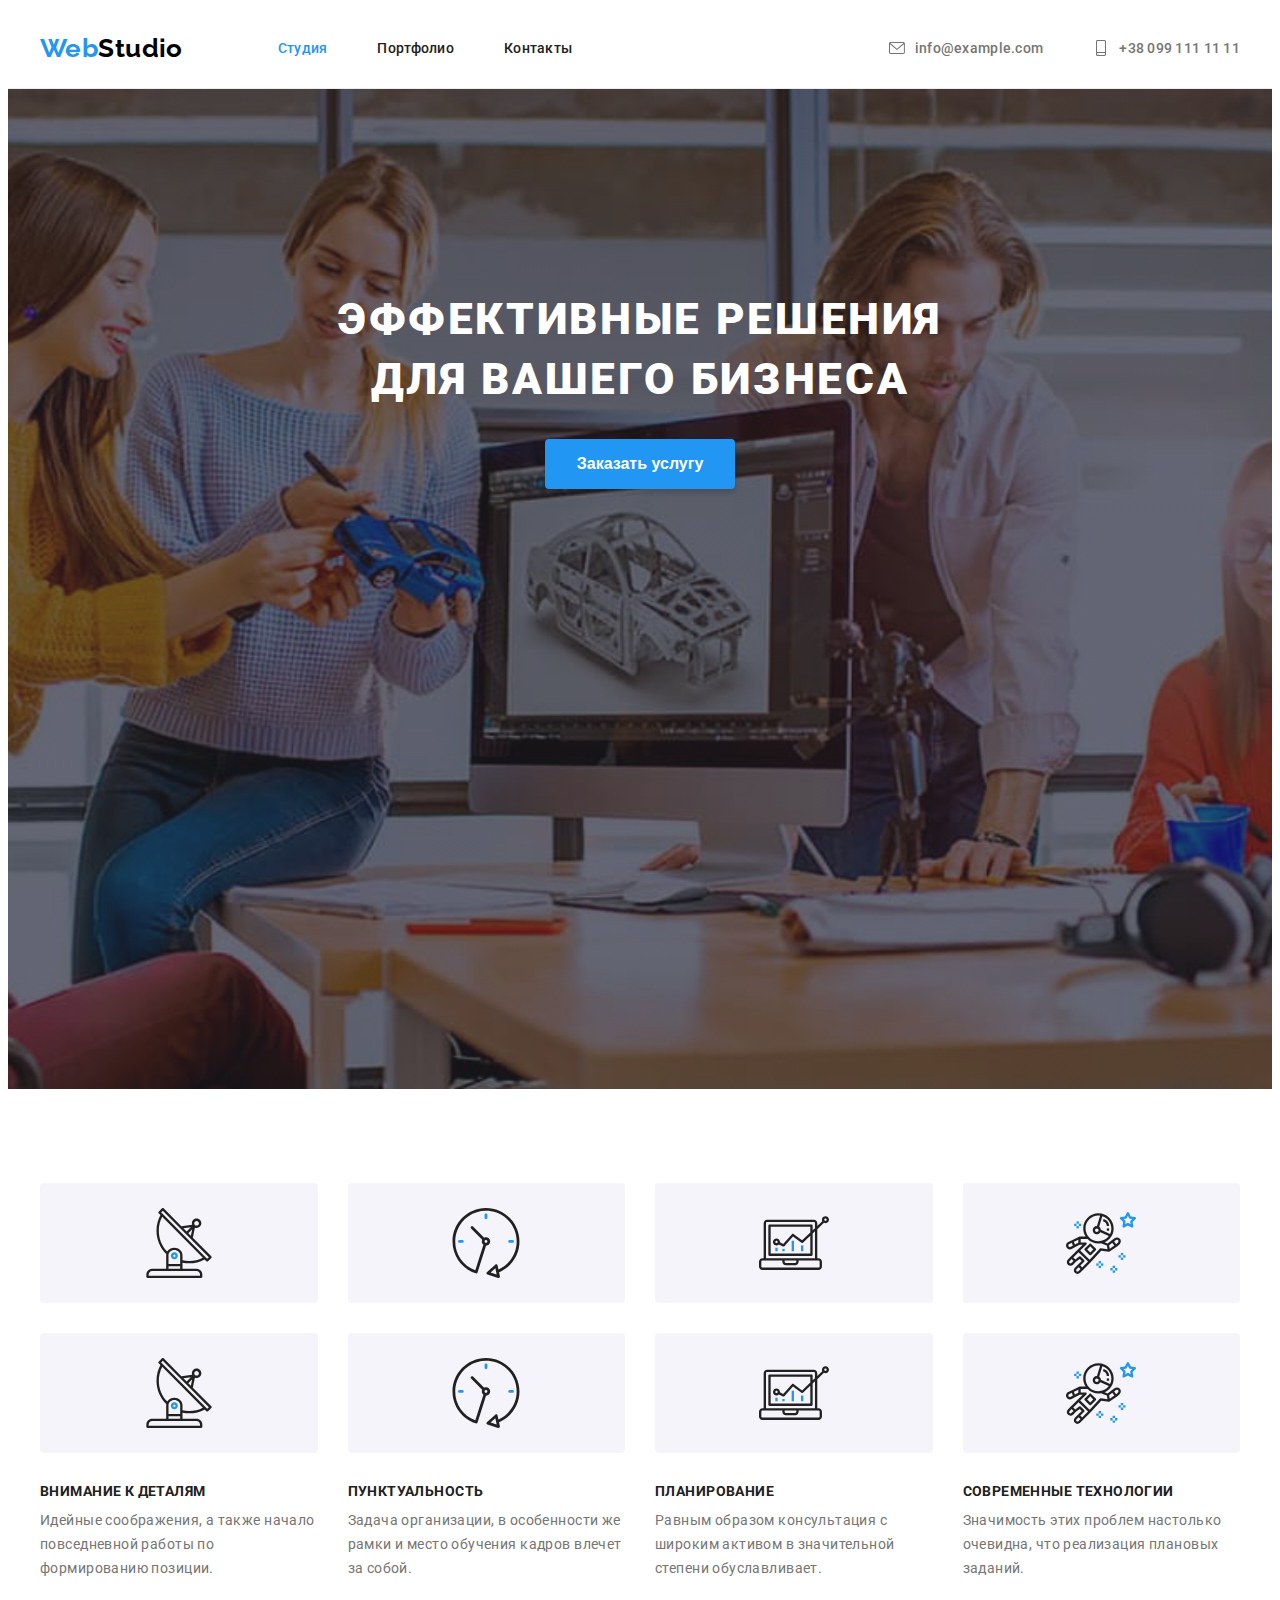
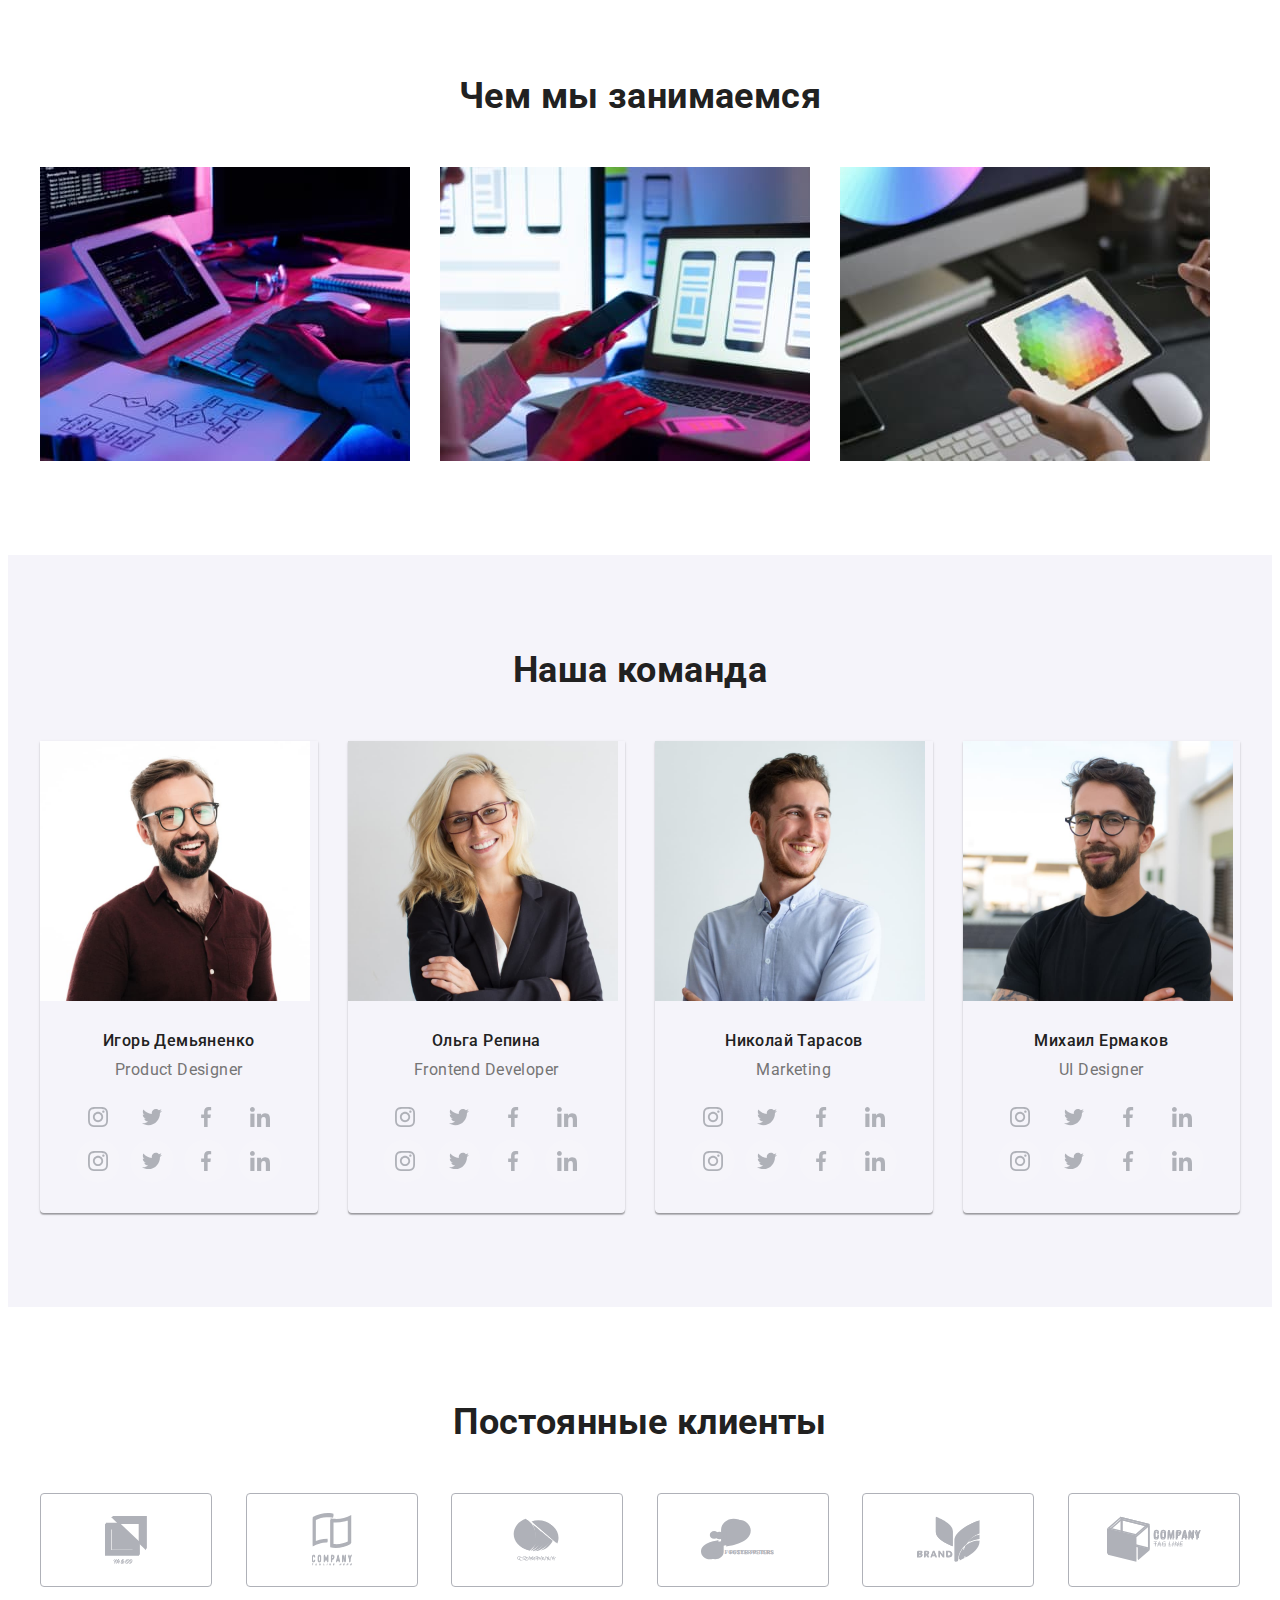
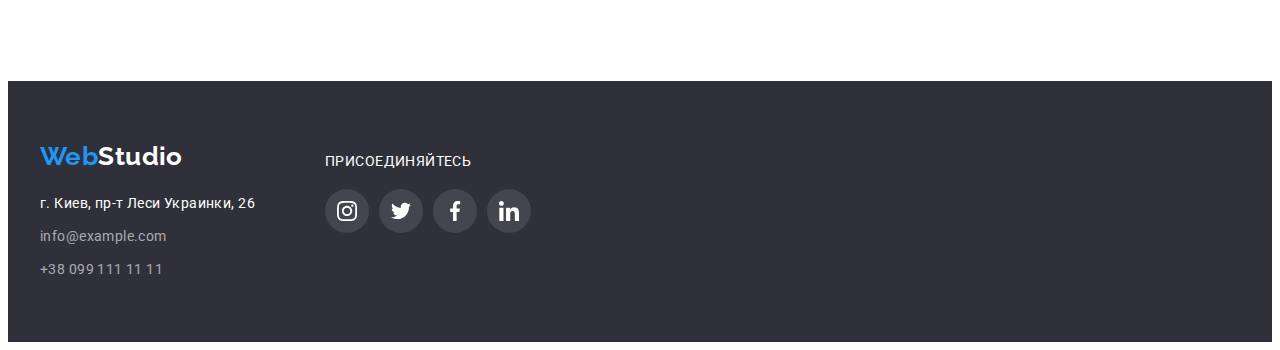
==== commit aea7ee52: "модуль 4 2" ====
--- a/index.html
+++ b/index.html
@@ -44,12 +44,20 @@
         </nav>
         <ul class="list contact">
           <li class="item-header contact">
-            <a href="mailto:info@example.com" class="link email"
-              >info@example.com</a
+            <a href="mailto:info@example.com" class="link">
+              <svg class="link-icon" width="16" height="16">
+                <use href="./images/sprite.svg#envelope" />
+              </svg>
+              info@example.com</a
             >
           </li>
           <li class="item-header contact">
-            <a href="tel:+380991111111" class="link phone">+38 099 111 11 11</a>
+            <a href="tel:+380991111111" class="link">
+              <svg class="link-icon" width="16" height="16">
+                <use href="./images/sprite.svg#smartphone" />
+              </svg>
+              +38 099 111 11 11</a
+            >
           </li>
         </ul>
       </div>
@@ -69,6 +77,11 @@
           <h2 class="title visually-hidden">Наши преимущества</h2>
           <ul class="list our-edge">
             <li class="our-edge-item antenna">
+              <div class="icon-thumb">
+                <svg class="icon" width="70" height="70">
+                  <use href="./images/sprite.svg#antenna">
+                </svg>
+              </div>
               <h3 class="our-edge-title">Внимание к деталям</h3>
               <p class="our-edge-description">
                 Идейные соображения, а также начало повседневной работы по
@@ -76,6 +89,11 @@
               </p>
             </li>
             <li class="our-edge-item clock">
+              <div class="icon-thumb">
+                <svg class="icon" width="70" height="70">
+                  <use href="./images/sprite.svg#clock">
+                </svg>
+              </div>
               <h3 class="our-edge-title">Пунктуальность</h3>
               <p class="our-edge-description">
                 Задача организации, в особенности же рамки и место обучения
@@ -83,6 +101,11 @@
               </p>
             </li>
             <li class="our-edge-item diagram">
+              <div class="icon-thumb">
+                <svg class="icon" width="70" height="70">
+                  <use href="./images/sprite.svg#diagram">
+                </svg>
+              </div>
               <h3 class="our-edge-title">Планирование</h3>
               <p class="our-edge-description">
                 Равным образом консультация с широким активом в значительной
@@ -90,6 +113,11 @@
               </p>
             </li>
             <li class="our-edge-item astronaut">
+              <div class="icon-thumb">
+                <svg class="icon" width="70" height="70">
+                  <use href="./images/sprite.svg#astronaut">
+                </svg>
+              </div> 
               <h3 class="our-edge-title">Современные технологии</h3>
               <p class="our-edge-description">
                 Значимость этих проблем настолько очевидна, что реализация
@@ -143,31 +171,51 @@
                 <ul class="list contact-social-items">
                   <li class="contact-social-item instagram">
                     <a
+                      class="social-link"
                       href="https://www.instagram.com"
                       target="_blank"
                       rel="noopener noreferrer"
-                    ></a>
+                    >
+                      <svg class="icon-social" width="20" height="20">
+                        <use href="./images/sprite.svg#instagram">
+                      </svg>
+                    </a>
                   </li>
                   <li class="contact-social-item twitter">
                     <a
+                      class="social-link"
                       href="https://twitter.com"
                       target="_blank"
                       rel="noopener noreferrer"
-                    ></a>
+                    >
+                      <svg class="icon-social" width="20" height="20">
+                        <use href="./images/sprite.svg#twitter">
+                      </svg>
+                    </a>
                   </li>
                   <li class="contact-social-item facebook">
                     <a
+                      class="social-link"
                       href="https://www.facebook.com"
                       target="_blank"
                       rel="noopener noreferrer"
-                    ></a>
+                    >
+                      <svg class="icon-social" width="20" height="20">
+                        <use href="./images/sprite.svg#facebook">
+                      </svg>
+                    </a>
                   </li>
                   <li class="contact-social-item linkedin">
                     <a
+                      class="social-link"
                       href="https://www.linkedin.com"
                       target="_blank"
                       rel="noopener noreferrer"
-                    ></a>
+                    >
+                      <svg class="icon-social" width="20" height="20">
+                        <use href="./images/sprite.svg#linkedin">
+                      </svg>
+                    </a>
                   </li>
                 </ul>
               </div>
@@ -184,31 +232,52 @@
                 <ul class="list contact-social-items">
                   <li class="contact-social-item instagram">
                     <a
+                      class="social-link"
+                      clas="social-item-icon"
                       href="https://www.instagram.com"
                       target="_blank"
                       rel="noopener noreferrer"
-                    ></a>
+                    >
+                      <svg class="icon-social" width="20" height="20">
+                        <use href="./images/sprite.svg#instagram">
+                      </svg>
+                    </a>
                   </li>
                   <li class="contact-social-item twitter">
                     <a
+                      class="social-link"
                       href="https://twitter.com"
                       target="_blank"
                       rel="noopener noreferrer"
-                    ></a>
+                    >
+                      <svg class="icon-social" width="20" height="20">
+                        <use href="./images/sprite.svg#twitter">
+                      </svg>
+                    </a>
                   </li>
                   <li class="contact-social-item facebook">
                     <a
+                      class="social-link"
                       href="https://www.facebook.com"
                       target="_blank"
                       rel="noopener noreferrer"
-                    ></a>
+                    >
+                      <svg class="icon-social" width="20" height="20">
+                        <use href="./images/sprite.svg#facebook">
+                      </svg>
+                    </a>
                   </li>
                   <li class="contact-social-item linkedin">
                     <a
+                      class="social-link"
                       href="https://www.linkedin.com"
                       target="_blank"
                       rel="noopener noreferrer"
-                    ></a>
+                    >
+                      <svg class="icon-social" width="20" height="20">
+                        <use href="./images/sprite.svg#linkedin">
+                      </svg>
+                    </a>
                   </li>
                 </ul>
               </div>
@@ -225,31 +294,51 @@
                 <ul class="list contact-social-items">
                   <li class="contact-social-item instagram">
                     <a
+                      class="social-link"
                       href="https://www.instagram.com"
                       target="_blank"
                       rel="noopener noreferrer"
-                    ></a>
+                    >
+                      <svg class="icon-social" width="20" height="20">
+                        <use href="./images/sprite.svg#instagram">
+                      </svg>
+                    </a>
                   </li>
                   <li class="contact-social-item twitter">
                     <a
+                      class="social-link"
                       href="https://twitter.com"
                       target="_blank"
                       rel="noopener noreferrer"
-                    ></a>
+                    >
+                      <svg class="icon-social" width="20" height="20">
+                        <use href="./images/sprite.svg#twitter">
+                      </svg>
+                    </a>
                   </li>
                   <li class="contact-social-item facebook">
                     <a
+                      class="social-link"
                       href="https://www.facebook.com"
                       target="_blank"
                       rel="noopener noreferrer"
-                    ></a>
+                    >
+                      <svg class="icon-social" width="20" height="20">
+                        <use href="./images/sprite.svg#facebook">
+                      </svg>
+                    </a>
                   </li>
                   <li class="contact-social-item linkedin">
                     <a
+                      class="social-link"
                       href="https://www.linkedin.com"
                       target="_blank"
                       rel="noopener noreferrer"
-                    ></a>
+                    >
+                      <svg class="icon-social" width="20" height="20">
+                        <use href="./images/sprite.svg#linkedin">
+                      </svg>
+                    </a>
                   </li>
                 </ul>
               </div>
@@ -266,31 +355,51 @@
                 <ul class="list contact-social-items">
                   <li class="contact-social-item instagram">
                     <a
+                      class="social-link"
                       href="https://www.instagram.com"
                       target="_blank"
                       rel="noopener noreferrer"
-                    ></a>
+                    >
+                      <svg class="icon-social" width="20" height="20">
+                        <use href="./images/sprite.svg#instagram">
+                      </svg>
+                    </a>
                   </li>
                   <li class="contact-social-item twitter">
                     <a
+                      class="social-link"
                       href="https://twitter.com"
                       target="_blank"
                       rel="noopener noreferrer"
-                    ></a>
-                  </li>
-                  <li class="link contact-social-item facebook">
-                    <a
+                    >
+                      <svg class="icon-social" width="20" height="20">
+                        <use href="./images/sprite.svg#twitter">
+                      </svg>
+                    </a>
+                  </li>
+                  <li class="contact-social-item facebook">
+                    <a
+                      class="social-link"
                       href="https://www.facebook.com"
                       target="_blank"
                       rel="noopener noreferrer"
-                    ></a>
+                    >
+                      <svg class="icon-social" width="20" height="20">
+                        <use href="./images/sprite.svg#facebook">
+                      </svg>
+                    </a>
                   </li>
                   <li class="contact-social-item linkedin">
                     <a
+                      class="social-link"
                       href="https://www.linkedin.com"
                       target="_blank"
                       rel="noopener noreferrer"
-                    ></a>
+                    >
+                      <svg class="icon-social" width="20" height="20">
+                        <use href="./images/sprite.svg#linkedin">
+                      </svg>
+                    </a>
                   </li>
                 </ul>
               </div>
@@ -303,22 +412,46 @@
           <h3 class="title">Постоянные клиенты</h3>
           <ul class="list our-clients-items">
             <li class="our-clients-item">
-              <a class="link company-one" href="#"></a>
+              <a class="link company-one" href="#">
+                <svg class="icon-company" width="41" height="47">
+                  <use href="./images/sprite.svg#logo-1">
+                </svg>
+              </a>
             </li>
             <li class="our-clients-item">
-              <a class="link company-two" href="#"></a>
+              <a class="link company-two" href="#">
+                <svg class="icon-company" width="40" height="52">
+                  <use href="./images/sprite.svg#logo-2">
+                </svg>
+              </a>
             </li>
             <li class="our-clients-item">
-              <a class="link company-three" href="#"></a>
+              <a class="link company-three" href="#">
+                <svg class="icon-company" width="44" height="42">
+                  <use href="./images/sprite.svg#logo-3">
+                </svg>
+              </a>
             </li>
             <li class="our-clients-item">
-              <a class="link company-four" href="#"></a>
+              <a class="link company-four" href="#">
+                <svg class="icon-company" width="85" height="41">
+                  <use href="./images/sprite.svg#logo-4">
+                </svg>
+              </a>
             </li>
             <li class="our-clients-item">
-              <a class="link company-five" href="#"></a>
+              <a class="link company-five" href="#">
+                <svg class="icon-company" width="62" height="45">
+                  <use href="./images/sprite.svg#logo-5">
+                </svg>
+              </a>
             </li>
             <li class="our-clients-item">
-              <a class="link company-six" href="#"></a>
+              <a class="link company-six" href="#">
+                <svg class="icon-company" width="94" height="44">
+                  <use href="./images/sprite.svg#logo-6">
+                </svg>
+              </a>
             </li>
           </ul>
         </div>
@@ -348,33 +481,53 @@
           <li class="contact-item social-contacts">
             <p class="uppertitle">Присоединяйтесь</p>
             <ul class="list contact-social-items">
-              <li class="contact-social-item instagram">
+              <li class="contact-social-item instagram" aria-label="instagram">
                 <a
+                  class="social-link"
                   href="https://www.instagram.com"
                   target="_blank"
                   rel="noopener noreferrer"
-                ></a>
+                >
+                  <svg class="icon-social" width="20" height="20">
+                    <use href="./images/sprite.svg#instagram">
+                  </svg>
+                </a>
               </li>
-              <li class="contact-social-item twitter">
+              <li class="contact-social-item twitter"  aria-label="twitter">
                 <a
+                  class="social-link"
                   href="https://twitter.com"
                   target="_blank"
                   rel="noopener noreferrer"
-                ></a>
+                >
+                  <svg class="icon-social" width="20" height="20">
+                    <use href="./images/sprite.svg#twitter">
+                  </svg>
+              </a>
               </li>
-              <li class="link contact-social-item facebook">
+              <li class="link contact-social-item facebook" aria-label="facebook">
                 <a
+                  class="social-link"
                   href="https://www.facebook.com"
                   target="_blank"
                   rel="noopener noreferrer"
-                ></a>
+                >
+                  <svg class="icon-social" width="20" height="20">
+                    <use href="./images/sprite.svg#facebook">
+                  </svg>
+                </a>
               </li>
-              <li class="contact-social-item linkedin">
+              <li class="contact-social-item linkedin" aria-label="linkedin">
                 <a
+                  class="social-link"
                   href="https://www.linkedin.com"
                   target="_blank"
                   rel="noopener noreferrer"
-                ></a>
+                >
+                  <svg class="icon-social" width="20" height="20">
+                    <use href="./images/sprite.svg#linkedin">
+                  </svg>
+                </a>
               </li>
             </ul>
           </li>
--- a/css/styles.css
+++ b/css/styles.css
@@ -5,16 +5,16 @@
   --background-light-color: #f5f4fa; /* rgb(245, 244, 250); */
   --primary-dark-color: #212121; /* rgb(33, 33, 33)*/
   --primary-light-color: #757575; /*rgb(117, 117, 117)*/
-  --accent-light-color: #2196f3;
-  /* rgb(33, 150, 243) */
-  --accent-dark-color: #000000;
-  /* rgb(0,0,0) */
-  --main-light-color: #ffffff;
-  /* rgb(255,255,255) */
+  --accent-light-color: #2196f3; /* rgb(33, 150, 243) */
+  --accent-dark-color: #000000; /* rgb(0,0,0) */
+  --main-light-color: #ffffff; /* rgb(255,255,255) */
   --main-light-alfa-color: rgba(255, 255, 255, 0.6);
+
+  --temp :#afb1b8; /* rgb(175, 177, 184); */
 
   /* for grid  */
   --margin-set-gap: 30px;
+
 }
 
 body {
@@ -153,43 +153,22 @@
 
 .item-header.contact {
   color: var(--primary-light-color);
+  fill: var(--primary-light-color);
 }
 
 .item-header.contact .link {
-  display: block;
-  /* outline:  1px solid tomato; */
-}
-
-.item-header.contact .link::before {
-  
-  /* margin: 0;
-  margin-right: 10px;
-  flex-basis: 16px;
-  align-items: center; */
-
-  display: inline-flex; /* why */
-  align-items: center;
-  margin-right: 10px;
-  content: '';
-  width: 16px;
-  height: 16px;
-  background-repeat: no-repeat;
-  background-position: center;
-
-  /* outline: 1px solid navy; */
-}
-
-.item-header.contact .link.email::before {
-  background-image: url(../images/decoration/envelope.svg);
-} 
-
-.item-header.contact .link.phone::before {
-  background-image: url(../images/decoration/smartphone.svg);
+  display: inline-flex;
 }
 
 .item-header:hover,
 .item-header:focus {
   color: var(--accent-light-color);
+  fill: var(--accent-light-color);
+}
+
+.item-header.contact .link-icon {
+  width: 16px;
+  margin-right: 10px;
 }
 
 .logo {
@@ -219,8 +198,14 @@
 /* Main */
 .section.primary {
   --color-gradient : rgba(47, 48, 58, 0.4);
-
-  background-color: var(--background-dark-color);
+  --background-color: #C4C4C4;
+
+  max-width: 1600px;
+  height: 600px;  
+  margin-right: auto;
+  margin-left: auto;
+
+  background-color: var(--background-color);
   background-image: linear-gradient(to right, var(--color-gradient), var(--color-gradient)),   url(../images/main-background.jpg);
   background-repeat: no-repeat;
   background-size: cover;
@@ -274,6 +259,34 @@
   /* flex-basis: calc(100% / 4 - var(--margin-set-gap)); */
 }
 
+.our-edge-item .icon-thumb {
+  display: flex;
+  justify-content: center;
+  align-items: center;
+
+  width: 100%;
+  height: 120px;
+  margin-bottom: 30px;
+
+  background-color: var(--background-light-color);
+  background-position: center;
+  border-radius: 4px;
+
+  /* outline: 1px solid navy; */
+}
+
+/* .our-edge-item .icon {
+  display: block;
+  width: 100%;
+  height: 120px;
+
+  background-color: var(--background-light-color); 
+  background-position: center;
+  border-radius: 4px;
+
+  outline: 1px solid tomato;
+} */
+
 .our-edge-item::before {
   display: block;
   height: 120px;
@@ -342,6 +355,10 @@
 
 /* Team */
 .our-team {
+  max-width: 1600px;
+  margin-left: auto;
+  margin-right: auto;
+
   background-color: var(--background-light-color);
 }
 
@@ -355,10 +372,10 @@
   /* flex-basis: calc(100% / 4 - var(--margin-set-gap)); */
   --count-inline: 4;  
   flex-basis: calc((100% - (var(--count-inline) - 1) * var(--margin-set-gap)) / var(--count-inline));
-  /* box-shadow : 0px 1px 3px rgba(0, 0, 0, 0.12),
+  box-shadow : 0px 1px 3px rgba(0, 0, 0, 0.12),
                0px 1px 1px rgba(0, 0, 0, 0.14),
                0px 2px 1px rgba(0, 0, 0, 0.2); 
-  border-radius: 0px 0px 4px 4px; */
+  border-radius: 0px 0px 4px 4px;
 }
 
 .our-team-item + .our-team-item {
@@ -407,6 +424,10 @@
   border-radius: 50%;
 }
 
+.contact-social-item + .contact-social-item {
+  margin-left: 10px;
+}
+
 .contact-social-item.instagram::before {
   background-image: url(../images/social-link-decoration/instagram.svg);
 }
@@ -432,7 +453,7 @@
   padding-left: 0;
 }
 
-.our-clients-item > .link::before{
+/* .our-clients-item > .link::before{
   display: block;
 
   background-color: var(--main-light-color);
@@ -442,31 +463,62 @@
   height: 92px;
   width: 170px;
   border: 1px solid var(--background-light-color);
-
-}
-
-.our-clients-item > .link.company-one::before{
-  background-image: url(../images/Clients/logo-1.svg);
-}
-
-.our-clients-item > .link.company-two::before{
-  background-image: url(../images/Clients/logo-2.svg);
-}
-
-.our-clients-item > .link.company-three::before{
-  background-image: url(../images/Clients/logo-3.svg);
-}
-
-.our-clients-item > .link.company-four::before{
-  background-image: url(../images/Clients/logo-4.svg);
-}
-
-.our-clients-item > .link.company-five::before{
-  background-image: url(../images/Clients/logo-5.svg);
-}
-
-.our-clients-item > .link.company-six::before{
-  background-image: url(../images/Clients/logo-6.svg);
+  border-radius: 4px;
+
+} */
+
+.our-clients-item>.link {
+  display: flex;
+  justify-content: center;
+  align-items: center;
+
+  width: 170px;
+  height: 92px;
+
+  fill: var(--temp);
+
+  border: 1px solid var(--temp);
+  border-radius: 4px;
+  
+  background-repeat: no-repeat;
+  background-position: center;
+}
+
+.our-clients-item>.link:hover,
+.our-clients-item>.link:focus {
+  fill: var(--accent-light-color);
+
+  border-color: var(--accent-light-color);
+}
+
+/* .our-clients-item > .link.company-one::before{ */
+.link.company-one {  
+  background-image: url(../images/clients/logo-1.svg);
+}
+
+/* .our-clients-item > .link.company-two::before{ */
+.link.company-two {
+  background-image: url(../images/clients/logo-2.svg);
+}
+
+/* .our-clients-item > .link.company-three::before{ */
+.link.company-three {
+  background-image: url(../images/clients/logo-3.svg);
+}
+
+/* .our-clients-item > .link.company-four::before{ */
+.link.company-four {
+  background-image: url(../images/clients/logo-4.svg);
+}
+
+/* .our-clients-item > .link.company-five::before{ */
+.link.company-five {
+  background-image: url(../images/clients/logo-5.svg);
+}
+
+/* .our-clients-item > .link.company-six::before{ */
+.link.company-six{
+  background-image: url(../images/clients/logo-6.svg);
 }
 
 /* filter */
@@ -651,42 +703,39 @@
   text-transform: uppercase;
 }
 
-.contact-social-item + .contact-social-item {
-  margin-left: 10px;
-}
-
-.contact-item + .contact-item {
+.list.contacts-studio .contact-item + .contact-item {
   margin-left: 70px;
 }
 
-.contact-item.contacts {
-  width: 231px;
-}
-
-.social-contacts .contact-social-item::before {
-  display: block;
+.social-link {
+  display: flex;
+  justify-content: center;
+  align-items: center;
+
   width: 44px;
   height: 44px;
-  content: '';
+
+  /* fill: var(--main-light-color); */
+
   background-color: rgba(255, 255, 255, 0.1);
-  background-repeat: no-repeat;
-  background-position: center;
-
   border-radius: 50%;
 }
 
-/* .social-contact .contact-solcial-item.instagram::before {
-  background-image: url(../images/social-link-decoration/instagram.svg);
-}
-
-.social-contact .contact-solcial-item.twitter::before {
-  background-image: url(../images/social-link-decoration/twitter.svg);
-}
-
-.social-contact .contact-solcial-item.facebook::before {
-  background-image: url(../images/social-link-decoration/facebook.svg);
-}
-
-.social-contact .contact-solcial-item.linkedin::before {
-  background-image: url(../images/social-link-decoration/linkedin.svg);
-} */
+.social-contacts .social-link{
+  fill: var(--main-light-color);
+}
+
+.social-contacts .social-link:hover,
+.social-contacts .social-link:focus {
+  background-color: var(--accent-light-color);
+}
+
+.our-team .social-link {
+  fill: var(--temp);
+}
+
+.our-team .social-link:hover,
+.our-team .social-link:focus {
+  fill: var(--main-light-color);
+  background-color: var(--accent-light-color);
+}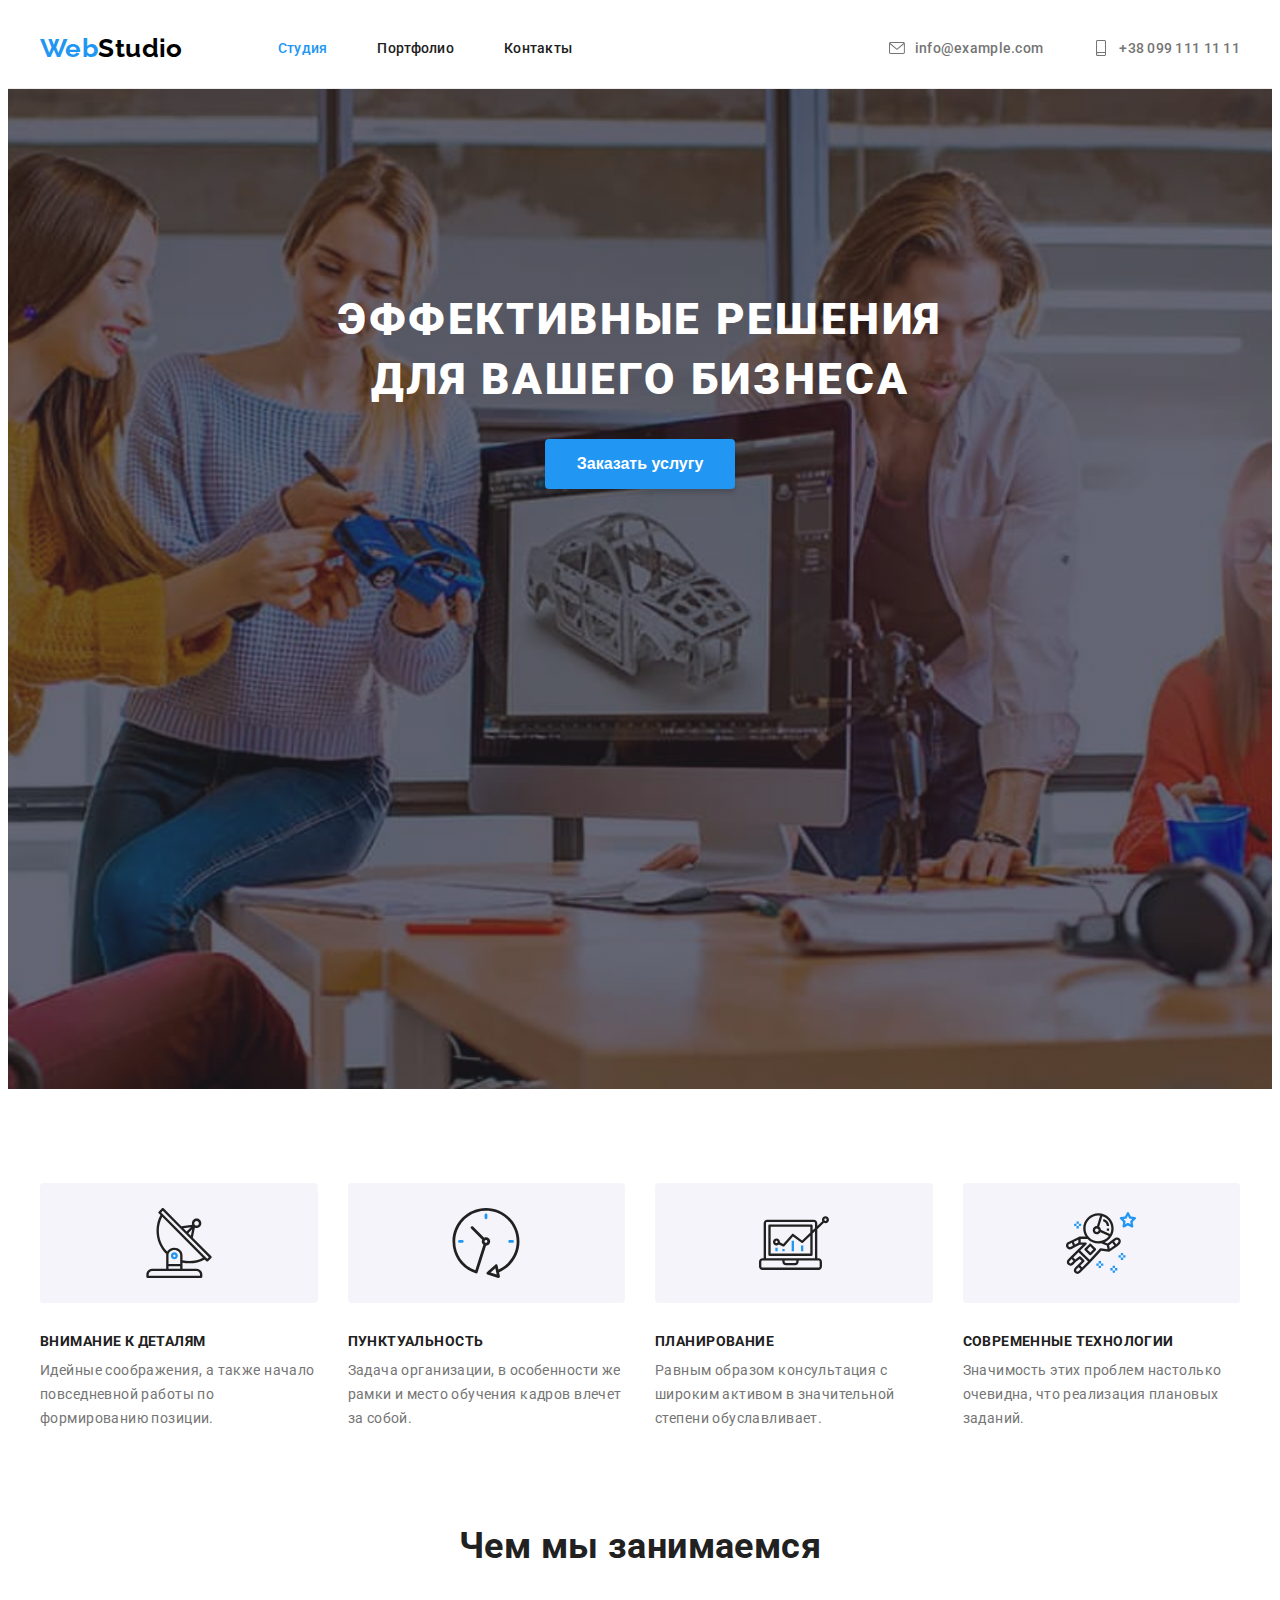
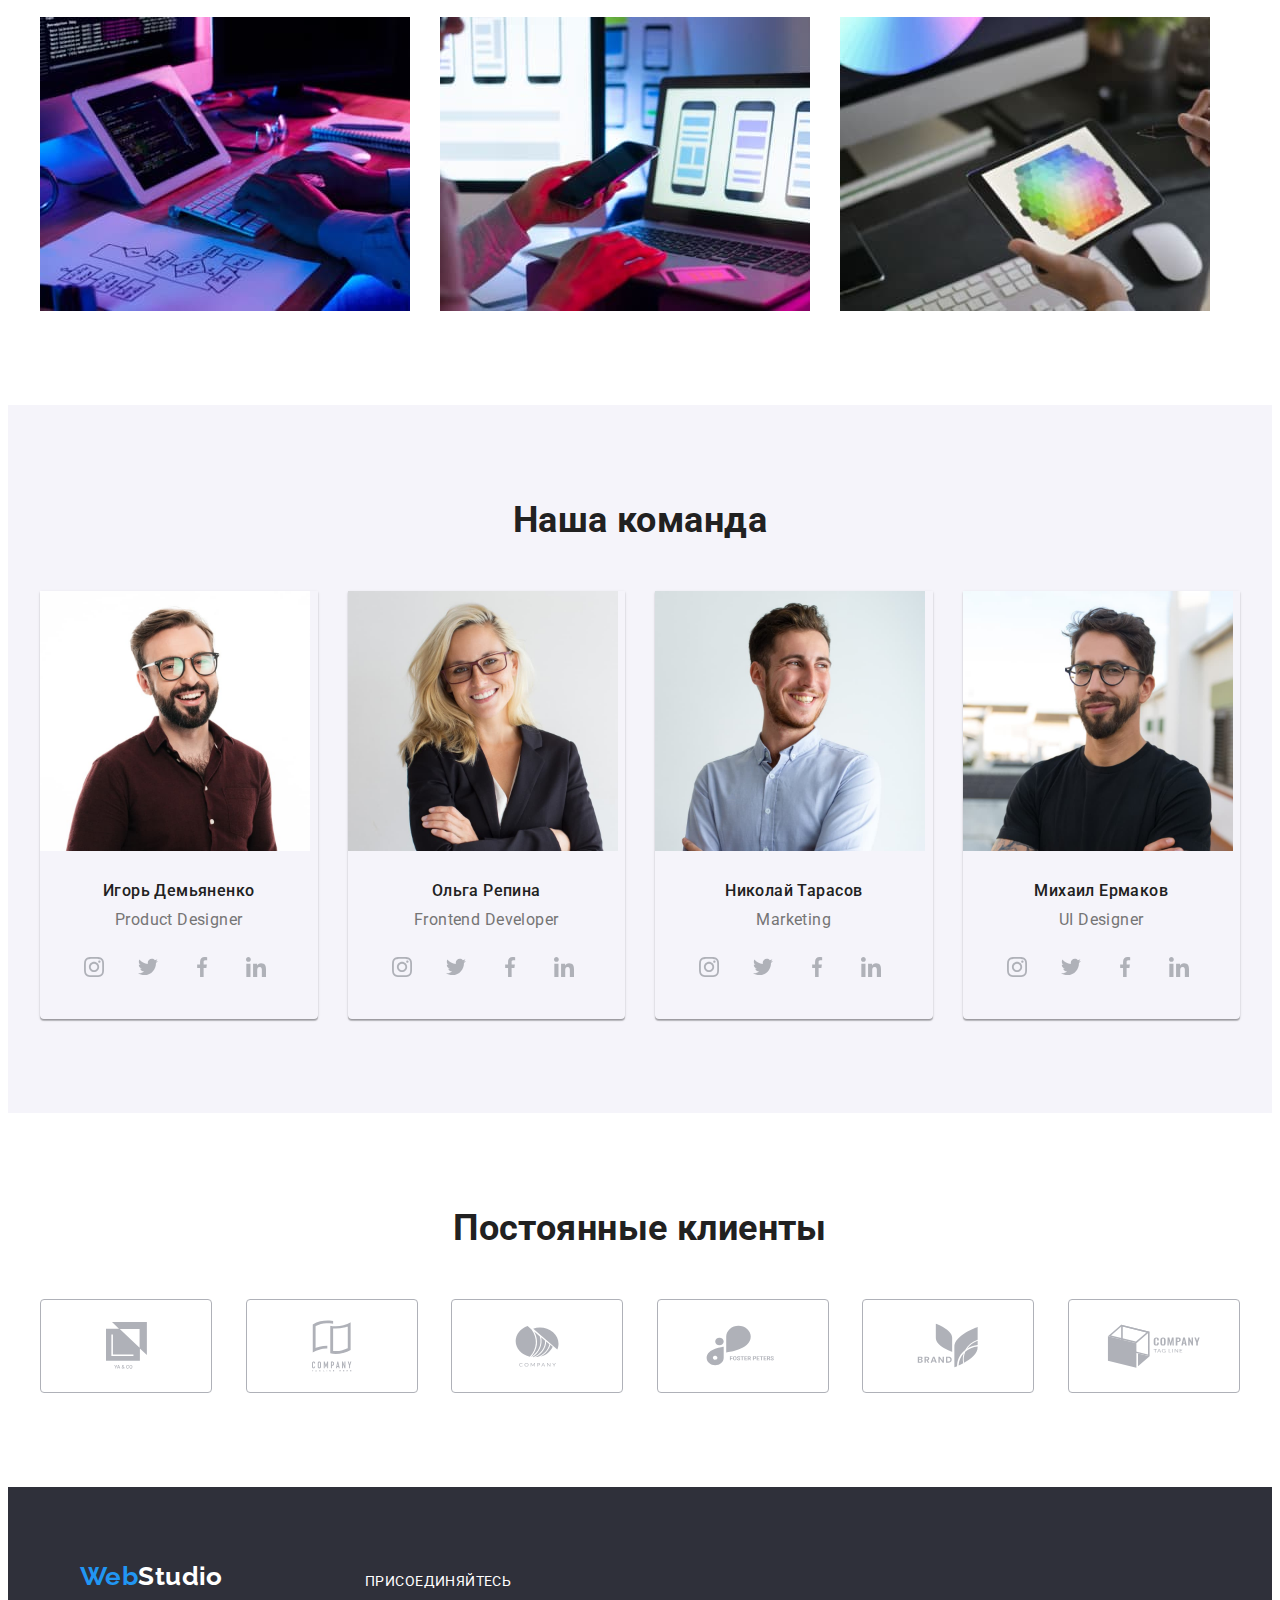
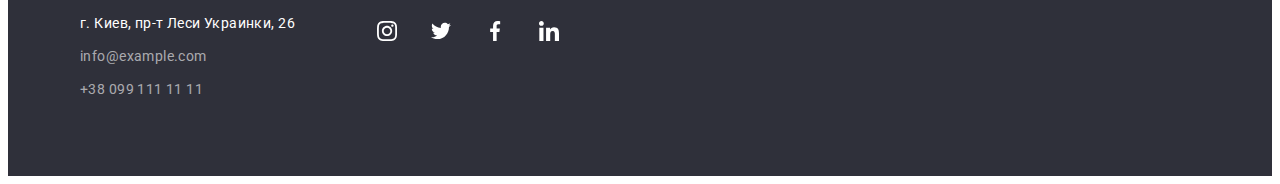
==== commit 342214a4: "модуль 4 2" ====
--- a/index.html
+++ b/index.html
@@ -76,7 +76,7 @@
         <div class="container">
           <h2 class="title visually-hidden">Наши преимущества</h2>
           <ul class="list our-edge">
-            <li class="our-edge-item antenna">
+            <li class="our-edge-item">
               <div class="icon-thumb">
                 <svg class="icon" width="70" height="70">
                   <use href="./images/sprite.svg#antenna">
@@ -88,7 +88,7 @@
                 формированию позиции.
               </p>
             </li>
-            <li class="our-edge-item clock">
+            <li class="our-edge-item">
               <div class="icon-thumb">
                 <svg class="icon" width="70" height="70">
                   <use href="./images/sprite.svg#clock">
@@ -100,7 +100,7 @@
                 кадров влечет за собой.
               </p>
             </li>
-            <li class="our-edge-item diagram">
+            <li class="our-edge-item">
               <div class="icon-thumb">
                 <svg class="icon" width="70" height="70">
                   <use href="./images/sprite.svg#diagram">
@@ -112,7 +112,7 @@
                 степени обуславливает.
               </p>
             </li>
-            <li class="our-edge-item astronaut">
+            <li class="our-edge-item">
               <div class="icon-thumb">
                 <svg class="icon" width="70" height="70">
                   <use href="./images/sprite.svg#astronaut">
@@ -130,22 +130,22 @@
       <section class="section whot-do">
         <div class="container">
           <h2 class="title">Чем мы занимаемся</h2>
-          <ul class="list whot-do">
-            <li>
+          <ul class="list whot-do-items">
+            <li class="whot-do-item">
               <img
                 src="./images//whot-do/box_1.jpg"
                 alt="Изображение работаюшего программиста"
                 width="370"
               />
             </li>
-            <li>
+            <li class="whot-do-item">
               <img
                 src="./images//whot-do/box_2.jpg"
                 alt="Изображение работающего UI/UX"
                 width="370"
               />
             </li>
-            <li>
+            <li class="whot-do-item">
               <img
                 src="./images//whot-do/box_3.jpg"
                 alt="Изображение работаюшего тестировщика"
@@ -158,7 +158,7 @@
       <section class="section our-team">
         <div class="container">
           <h2 class="title">Наша команда</h2>
-          <ul class="list our-team">
+          <ul class="list our-team-items">
             <li class="our-team-item">
               <img
                 src="./images/team/team_img_1.jpg"
@@ -169,7 +169,7 @@
                 <h3 class="our-team-title">Игорь Демьяненко</h3>
                 <p lang="en" class="our-team-position">Product Designer</p>
                 <ul class="list contact-social-items">
-                  <li class="contact-social-item instagram">
+                  <li class="contact-social-item">
                     <a
                       class="social-link"
                       href="https://www.instagram.com"
@@ -181,7 +181,7 @@
                       </svg>
                     </a>
                   </li>
-                  <li class="contact-social-item twitter">
+                  <li class="contact-social-item">
                     <a
                       class="social-link"
                       href="https://twitter.com"
@@ -193,7 +193,7 @@
                       </svg>
                     </a>
                   </li>
-                  <li class="contact-social-item facebook">
+                  <li class="contact-social-item">
                     <a
                       class="social-link"
                       href="https://www.facebook.com"
@@ -205,7 +205,7 @@
                       </svg>
                     </a>
                   </li>
-                  <li class="contact-social-item linkedin">
+                  <li class="contact-social-item">
                     <a
                       class="social-link"
                       href="https://www.linkedin.com"
@@ -230,7 +230,7 @@
                 <h3 class="our-team-title">Ольга Репина</h3>
                 <p lang="en" class="our-team-position">Frontend Developer</p>
                 <ul class="list contact-social-items">
-                  <li class="contact-social-item instagram">
+                  <li class="contact-social-item">
                     <a
                       class="social-link"
                       clas="social-item-icon"
@@ -243,7 +243,7 @@
                       </svg>
                     </a>
                   </li>
-                  <li class="contact-social-item twitter">
+                  <li class="contact-social-item">
                     <a
                       class="social-link"
                       href="https://twitter.com"
@@ -255,7 +255,7 @@
                       </svg>
                     </a>
                   </li>
-                  <li class="contact-social-item facebook">
+                  <li class="contact-social-item">
                     <a
                       class="social-link"
                       href="https://www.facebook.com"
@@ -267,7 +267,7 @@
                       </svg>
                     </a>
                   </li>
-                  <li class="contact-social-item linkedin">
+                  <li class="contact-social-item">
                     <a
                       class="social-link"
                       href="https://www.linkedin.com"
@@ -292,7 +292,7 @@
                 <h3 class="our-team-title">Николай Тарасов</h3>
                 <p lang="en" class="our-team-position">Marketing</p>
                 <ul class="list contact-social-items">
-                  <li class="contact-social-item instagram">
+                  <li class="contact-social-item">
                     <a
                       class="social-link"
                       href="https://www.instagram.com"
@@ -304,7 +304,7 @@
                       </svg>
                     </a>
                   </li>
-                  <li class="contact-social-item twitter">
+                  <li class="contact-social-item">
                     <a
                       class="social-link"
                       href="https://twitter.com"
@@ -316,7 +316,7 @@
                       </svg>
                     </a>
                   </li>
-                  <li class="contact-social-item facebook">
+                  <li class="contact-social-item">
                     <a
                       class="social-link"
                       href="https://www.facebook.com"
@@ -328,7 +328,7 @@
                       </svg>
                     </a>
                   </li>
-                  <li class="contact-social-item linkedin">
+                  <li class="contact-social-item">
                     <a
                       class="social-link"
                       href="https://www.linkedin.com"
@@ -353,7 +353,7 @@
                 <h3 class="our-team-title">Михаил Ермаков</h3>
                 <p lang="en" class="our-team-position">UI Designer</p>
                 <ul class="list contact-social-items">
-                  <li class="contact-social-item instagram">
+                  <li class="contact-social-item">
                     <a
                       class="social-link"
                       href="https://www.instagram.com"
@@ -365,7 +365,7 @@
                       </svg>
                     </a>
                   </li>
-                  <li class="contact-social-item twitter">
+                  <li class="contact-social-item">
                     <a
                       class="social-link"
                       href="https://twitter.com"
@@ -377,7 +377,7 @@
                       </svg>
                     </a>
                   </li>
-                  <li class="contact-social-item facebook">
+                  <li class="contact-social-item">
                     <a
                       class="social-link"
                       href="https://www.facebook.com"
@@ -389,7 +389,7 @@
                       </svg>
                     </a>
                   </li>
-                  <li class="contact-social-item linkedin">
+                  <li class="contact-social-item">
                     <a
                       class="social-link"
                       href="https://www.linkedin.com"
@@ -459,7 +459,7 @@
     </main>
     <footer class="footer">
       <div class="container">
-        <ul class="list contacts-studio">
+        <ul class="list contacts-studio-items">
           <li class="contact-item contacts">
             <a href="./" class="link logo">
               Web<span class="logo-invert-accent">Studio</span>
@@ -481,7 +481,7 @@
           <li class="contact-item social-contacts">
             <p class="uppertitle">Присоединяйтесь</p>
             <ul class="list contact-social-items">
-              <li class="contact-social-item instagram" aria-label="instagram">
+              <li class="link contact-social-item" aria-label="instagram">
                 <a
                   class="social-link"
                   href="https://www.instagram.com"
@@ -493,7 +493,7 @@
                   </svg>
                 </a>
               </li>
-              <li class="contact-social-item twitter"  aria-label="twitter">
+              <li class="link contact-social-item" aria-label="twitter">
                 <a
                   class="social-link"
                   href="https://twitter.com"
@@ -505,7 +505,7 @@
                   </svg>
               </a>
               </li>
-              <li class="link contact-social-item facebook" aria-label="facebook">
+              <li class="link contact-social-item" aria-label="facebook">
                 <a
                   class="social-link"
                   href="https://www.facebook.com"
@@ -517,7 +517,7 @@
                   </svg>
                 </a>
               </li>
-              <li class="contact-social-item linkedin" aria-label="linkedin">
+              <li class="link contact-social-item" aria-label="linkedin">
                 <a
                   class="social-link"
                   href="https://www.linkedin.com"
--- a/css/styles.css
+++ b/css/styles.css
@@ -10,7 +10,7 @@
   --main-light-color: #ffffff; /* rgb(255,255,255) */
   --main-light-alfa-color: rgba(255, 255, 255, 0.6);
 
-  --temp :#afb1b8; /* rgb(175, 177, 184); */
+  --accent-link-color :#afb1b8; /* rgb(175, 177, 184); */
 
   /* for grid  */
   --margin-set-gap: 30px;
@@ -43,6 +43,15 @@
   list-style: none;
 }
 
+.list.contact-social-items {
+  display: flex;
+  padding-left: 0;
+}
+
+.contact-social-item + .contact-social-item {
+  margin-left: 10px;
+}
+
 .button {
   box-shadow: 0px 4px 4px rgba(0, 0, 0, 0.15);
   border: none;
@@ -71,17 +80,7 @@
 .section {
   padding-top: 94px;
   padding-bottom: 94px;
-  
-  /* background-color: greenyellow;
-  outline: 3px solid green; */
-}
-
-/* .section .list {
-  margin-top: 0;
-  margin-bottom: 0;
-  padding-top: 0;
-  padding-bottom: 0;
-} */
+}
 
 /* Семантическое скрытие документов */
 .visually-hidden {
@@ -109,8 +108,18 @@
 
 .container .list {
   display: flex;
-  /* flex-wrap: wrap; */
-}
+}
+
+.social-link {
+  display: flex;
+  justify-content: center;
+  align-items: center;
+
+  width: 44px;
+  height: 44px;
+  
+  border-radius: 50%;
+} 
 
 /* Header */
 .header {
@@ -196,6 +205,7 @@
 }
 
 /* Main */
+
 .section.primary {
   --color-gradient : rgba(47, 48, 58, 0.4);
   --background-color: #C4C4C4;
@@ -231,7 +241,7 @@
   font-size: 44px;
   line-height: 1.364; /* 60/44; */
   letter-spacing: 0.06em;
-  text-transform: uppercase;  
+  text-transform: uppercase;
 }
 
 .main-button {
@@ -242,6 +252,7 @@
 }
 
 /* Edge */
+
 .section.our-edge {
   padding-bottom: 0;
 }
@@ -271,52 +282,6 @@
   background-color: var(--background-light-color);
   background-position: center;
   border-radius: 4px;
-
-  /* outline: 1px solid navy; */
-}
-
-/* .our-edge-item .icon {
-  display: block;
-  width: 100%;
-  height: 120px;
-
-  background-color: var(--background-light-color); 
-  background-position: center;
-  border-radius: 4px;
-
-  outline: 1px solid tomato;
-} */
-
-.our-edge-item::before {
-  display: block;
-  height: 120px;
-  content: "";
-
-  border-radius: 4px;
-
-  background-color: var(--background-light-color);
-  background-position: center;
-  background-repeat: no-repeat;
-
-  margin-bottom: 30px;
-
-  /* outline: 1px solid tomato; */
-}
-
-.our-edge-item.antenna::before {
-  background-image: url(../images/decoration/antenna.svg);
-}
-
-.our-edge-item.clock::before {
-  background-image: url(../images/decoration/clock.svg);
-}
-
-.our-edge-item.diagram::before {
-  background-image: url(../images/decoration/diagram.svg);
-}
-
-.our-edge-item.astronaut::before {
-  background-image: url(../images/decoration/astronaut.svg);
 }
 
 .our-edge-item + .our-edge-item {
@@ -342,16 +307,15 @@
 
 /* Whot my do */
 
-.list.whot-do {
+.whot-do-items {
   margin-top: 0;
   margin-bottom: 0;
   padding: 0;
 }
 
-.list.whot-do *:nth-child(n + 2) {
+.whot-do-item:nth-child(n + 2) {
   margin-left: var(--margin-set-gap);
 }
-
 
 /* Team */
 .our-team {
@@ -362,7 +326,7 @@
   background-color: var(--background-light-color);
 }
 
-.list.our-team {
+.our-team-items {
   margin-top: 0;
   margin-bottom: 0;
   padding: 0;  
@@ -407,67 +371,27 @@
   color: var(--primary-light-color);
 }
 
-.list.contact-social-items {
+.our-team .social-link {
+  fill: var(--accent-link-color);
+}
+
+.our-team .social-link:hover,
+.our-team .social-link:focus {
+  fill: var(--main-light-color);
+  background-color: var(--accent-light-color);
+}
+
+/* our-clients */
+
+.our-clients-items {
+  display: flex;
+  justify-content: space-between;
+  margin-top: 0;
+  margin-bottom: 0;
   padding-left: 0;
-  justify-content: center;
-}
-
-.our-team-item .contact-social-item::before {
-  display: block;
-  width: 44px;
-  height: 44px;
-  content: '';
-  background-color: var(--background-light-color);
-  background-repeat: no-repeat;
-  background-position: center;
-
-  border-radius: 50%;
-}
-
-.contact-social-item + .contact-social-item {
-  margin-left: 10px;
-}
-
-.contact-social-item.instagram::before {
-  background-image: url(../images/social-link-decoration/instagram.svg);
-}
-
-.contact-social-item.twitter::before {
-  background-image: url(../images/social-link-decoration/twitter.svg);
-}
-
-.contact-social-item.facebook::before {
-  background-image: url(../images/social-link-decoration/facebook.svg);
-}
-
-.contact-social-item.linkedin::before {
-  background-image: url(../images/social-link-decoration/linkedin.svg);
-}
-
-/* our-clients */
-.list.our-clients-items {
-  display: flex;
-  justify-content: space-between;
-  margin-top: 0;
-  margin-bottom: 0;
-  padding-left: 0;
-}
-
-/* .our-clients-item > .link::before{
-  display: block;
-
-  background-color: var(--main-light-color);
-  content: '';
-  background-position: center;
-  background-repeat: no-repeat;
-  height: 92px;
-  width: 170px;
-  border: 1px solid var(--background-light-color);
-  border-radius: 4px;
-
-} */
-
-.our-clients-item>.link {
+}
+
+.our-clients-item > .link {
   display: flex;
   justify-content: center;
   align-items: center;
@@ -475,53 +399,23 @@
   width: 170px;
   height: 92px;
 
-  fill: var(--temp);
-
-  border: 1px solid var(--temp);
+  fill: var(--accent-link-color);
+
+  border: 1px solid var(--accent-link-color);
   border-radius: 4px;
   
   background-repeat: no-repeat;
   background-position: center;
 }
 
-.our-clients-item>.link:hover,
-.our-clients-item>.link:focus {
+.our-clients-item > .link:hover,
+.our-clients-item > .link:focus {
   fill: var(--accent-light-color);
-
   border-color: var(--accent-light-color);
 }
 
-/* .our-clients-item > .link.company-one::before{ */
-.link.company-one {  
-  background-image: url(../images/clients/logo-1.svg);
-}
-
-/* .our-clients-item > .link.company-two::before{ */
-.link.company-two {
-  background-image: url(../images/clients/logo-2.svg);
-}
-
-/* .our-clients-item > .link.company-three::before{ */
-.link.company-three {
-  background-image: url(../images/clients/logo-3.svg);
-}
-
-/* .our-clients-item > .link.company-four::before{ */
-.link.company-four {
-  background-image: url(../images/clients/logo-4.svg);
-}
-
-/* .our-clients-item > .link.company-five::before{ */
-.link.company-five {
-  background-image: url(../images/clients/logo-5.svg);
-}
-
-/* .our-clients-item > .link.company-six::before{ */
-.link.company-six{
-  background-image: url(../images/clients/logo-6.svg);
-}
-
 /* filter */
+
 .button-filter {
   /* display: block; */
   padding: 6px 22px;
@@ -568,57 +462,6 @@
   /* flex-basis: calc(100% / 3 - var(--margin-set-gap)); */
 }  
 
-/* v2 */
-/* .list.works {
-  margin: 0;
-  padding-left: 0;
-  flex-wrap: wrap;
-}
-.list.works .work-item:not(:nth-child(3n)) {
-  margin-right: var(--margin-set-gap);
-  margin-bottom: var(--margin-set-gap);
-}
-
-.list.works .work-item:nth-child(3n) {
-  margin-bottom: var(--margin-set-gap);
-}
-
-.list.works .work-item:nth-last-child(-n + 3) {
-  margin-bottom: 0;
-} */
-
-/* v3 */
-/* .list.works {
-  margin: 0;
-  padding: 0;
-  flex-wrap: wrap;
-}
-
-.list.works .work-item {
-  margin: 0;
-  padding: 0;
-  --count-inline:3;
-  width: calc((100% - (var(--count-inline) - 1) * var(--margin-set-grap))/var(--count-inline));
-  margin-right: var(--margin-set-gap);
-  margin-bottom: var(--margin-set-gap); 
-}
-
-.list.works .work-item:nth-child(3n) {
-  margin-right: 0;
-}
-
-.list.works .work-item:nth-last-child(-n + 3) {
-  margin-bottom: 0;
-} */
-
-/* v4 */
-/* .list.works {
-  margin: 0;
-  padding-left: 0;
-  flex-wrap: wrap;
-  gap: var(--margin-set-gap);
-} */
-
 .work-description {
   --border-color: #EEEEEE;
   padding: 20px 24px;
@@ -646,6 +489,7 @@
 }
 
 /* FOOTER */
+
 .footer {
   background-color: var(--background-dark-color);
   padding-top: 60px;
@@ -692,7 +536,7 @@
   color: var(--accent-light-color);
 }
 
-.social-contacts .uppertitle {
+.contact-item.social-contacts .uppertitle {
   margin-top: 0;
   margin-bottom: 20px;
   padding-top: 12px;
@@ -703,39 +547,16 @@
   text-transform: uppercase;
 }
 
-.list.contacts-studio .contact-item + .contact-item {
+.list.contacts-studio-items .contact-item + .contact-item {
   margin-left: 70px;
 }
 
-.social-link {
-  display: flex;
-  justify-content: center;
-  align-items: center;
-
-  width: 44px;
-  height: 44px;
-
-  /* fill: var(--main-light-color); */
-
-  background-color: rgba(255, 255, 255, 0.1);
-  border-radius: 50%;
-}
-
-.social-contacts .social-link{
-  fill: var(--main-light-color);
-}
-
-.social-contacts .social-link:hover,
-.social-contacts .social-link:focus {
+.footer .social-link{
+  fill:var(--main-light-color)
+}
+
+.footer .social-link:hover,
+.footer .social-link:focus {
   background-color: var(--accent-light-color);
 }
 
-.our-team .social-link {
-  fill: var(--temp);
-}
-
-.our-team .social-link:hover,
-.our-team .social-link:focus {
-  fill: var(--main-light-color);
-  background-color: var(--accent-light-color);
-}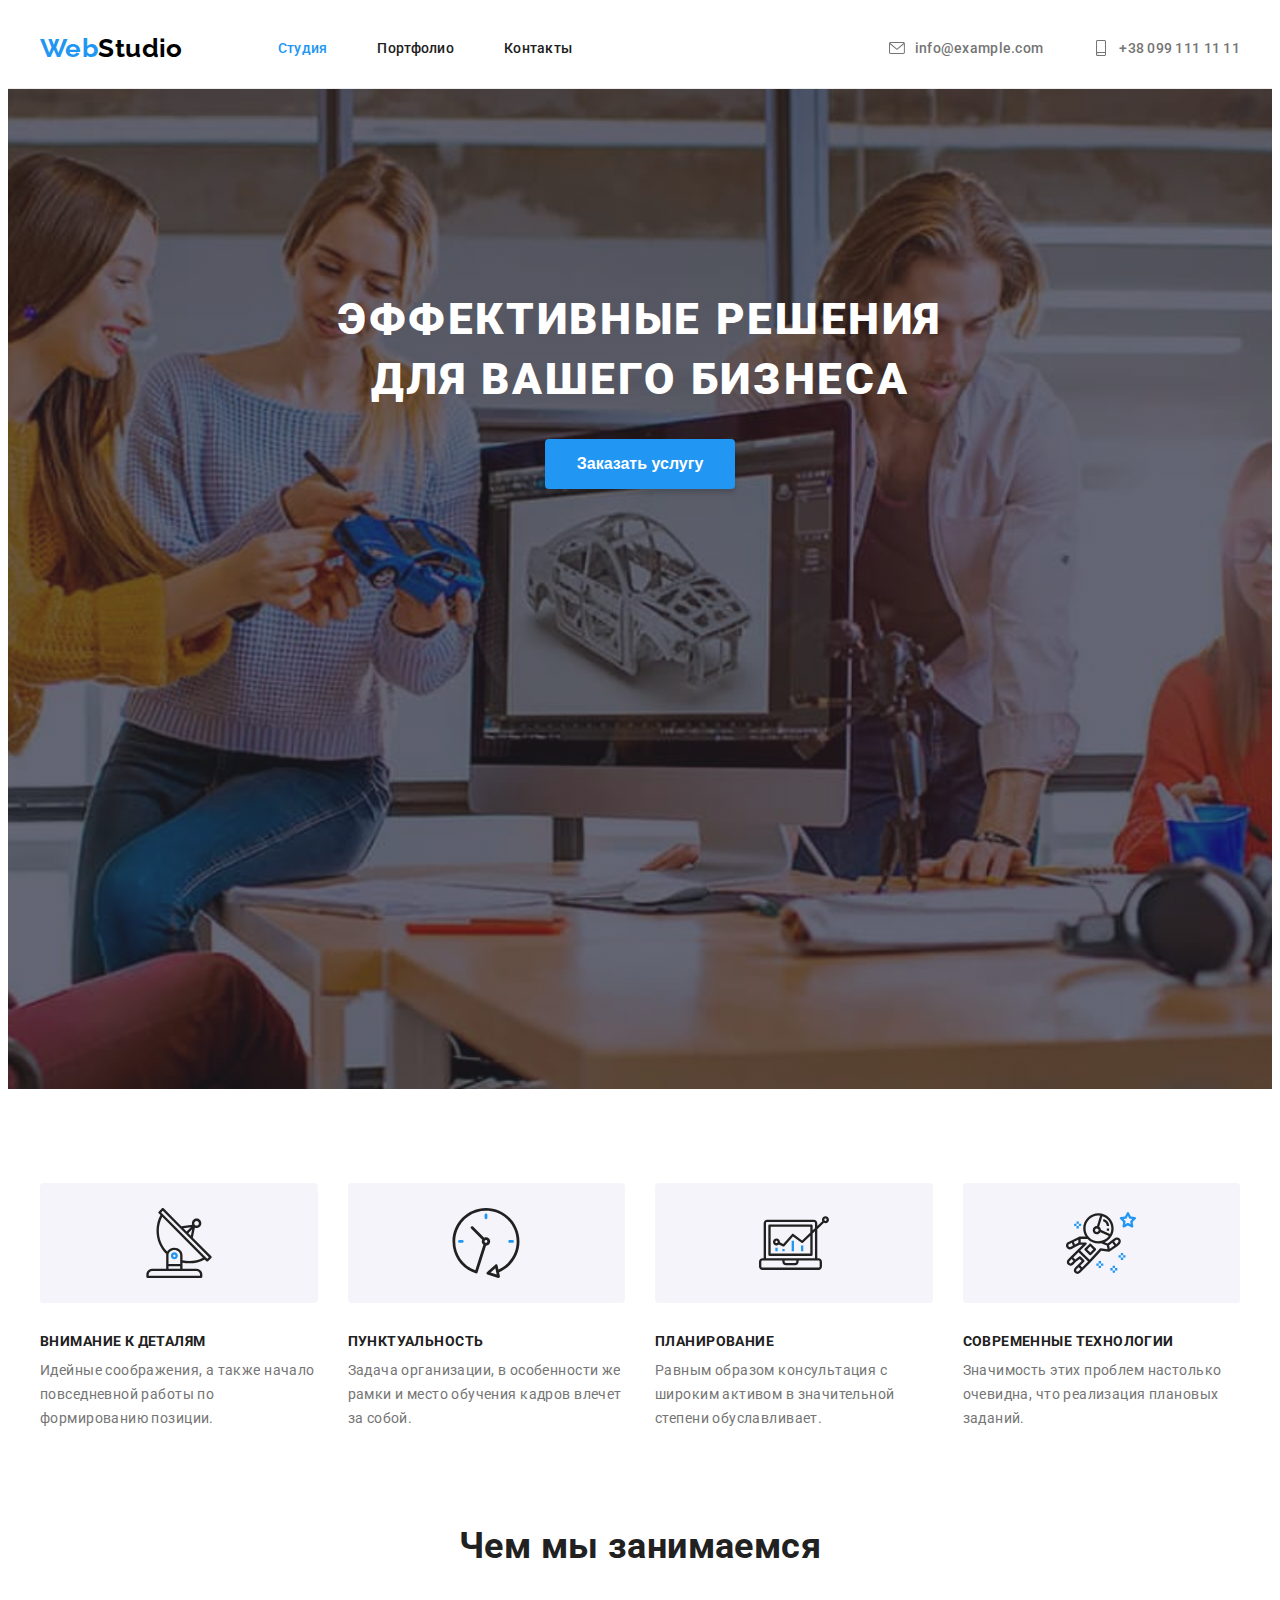
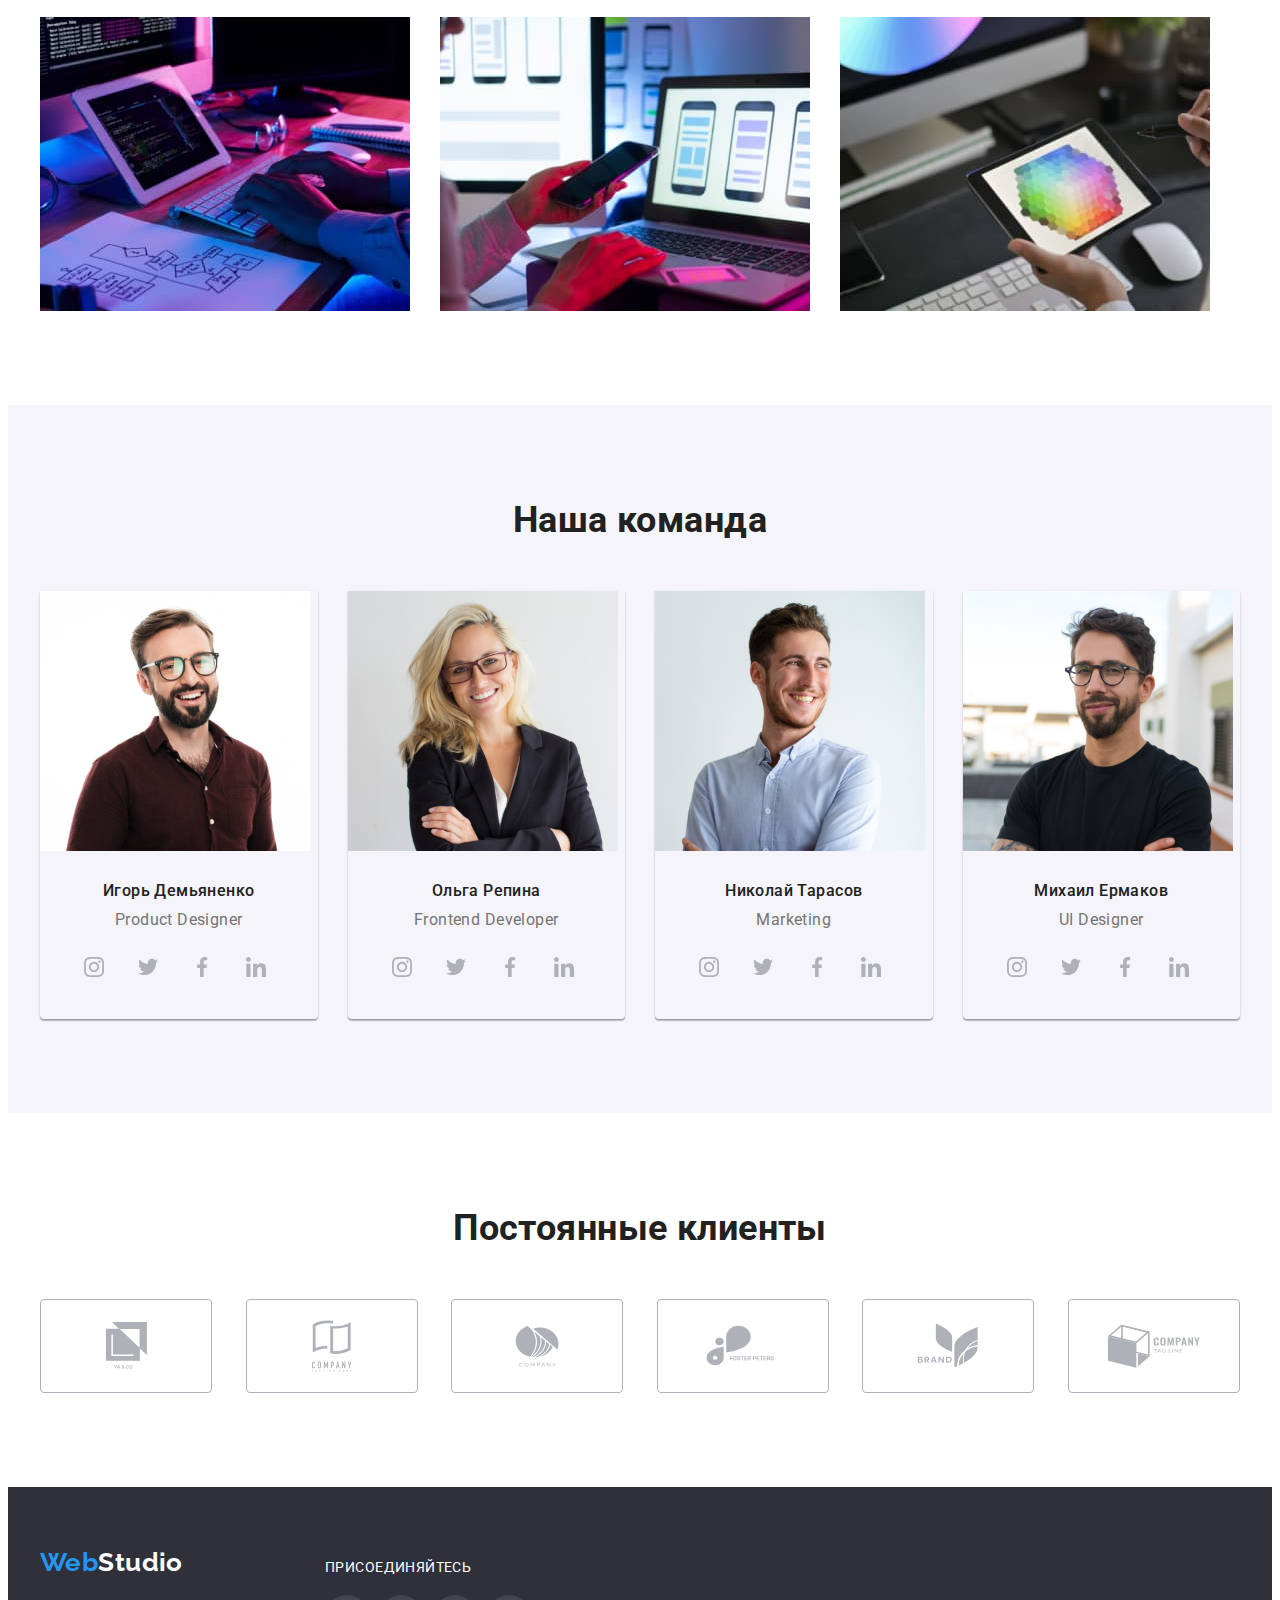
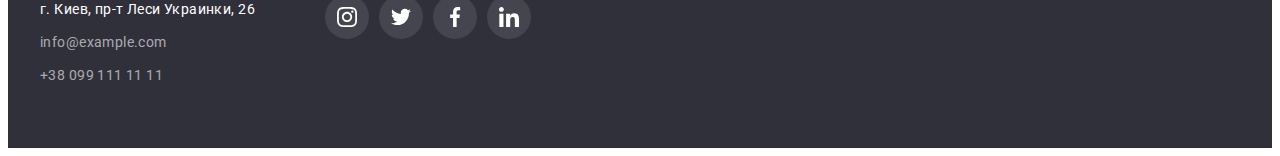
==== commit 149f772f: "title" ====
--- a/index.html
+++ b/index.html
@@ -22,7 +22,7 @@
     />
     <!-- Styles -->
     <link rel="stylesheet" type="text/css" href="./css/styles.css" />
-    <title>Main</title>
+    <title>WebStudio</title>
   </head>
 
   <body>
--- a/css/styles.css
+++ b/css/styles.css
@@ -41,15 +41,6 @@
 
 .list {
   list-style: none;
-}
-
-.list.contact-social-items {
-  display: flex;
-  padding-left: 0;
-}
-
-.contact-social-item + .contact-social-item {
-  margin-left: 10px;
 }
 
 .button {
@@ -110,6 +101,14 @@
   display: flex;
 }
 
+.list.contact-social-items {
+  padding-left: 0;
+}
+
+.contact-social-item + .contact-social-item {
+  margin-left: 10px;
+}
+
 .social-link {
   display: flex;
   justify-content: center;
@@ -496,13 +495,6 @@
   padding-bottom: 60px;
 }
 
-.list.contacts-studio {
-  display: flex;
-  margin-top: 0;
-  margin-bottom: 0;
-  padding-left: 0;
-}
-
 .footer .logo {
   display: block;
   margin-bottom: 20px;
@@ -547,12 +539,20 @@
   text-transform: uppercase;
 }
 
+.list.contacts-studio-items {
+  display: flex;
+  margin-top: 0;
+  margin-bottom: 0;
+  padding-left: 0;
+}
+
 .list.contacts-studio-items .contact-item + .contact-item {
   margin-left: 70px;
 }
 
 .footer .social-link{
-  fill:var(--main-light-color)
+  fill: var(--main-light-color);
+  background-color: rgba(255, 255, 255, 0.1);
 }
 
 .footer .social-link:hover,
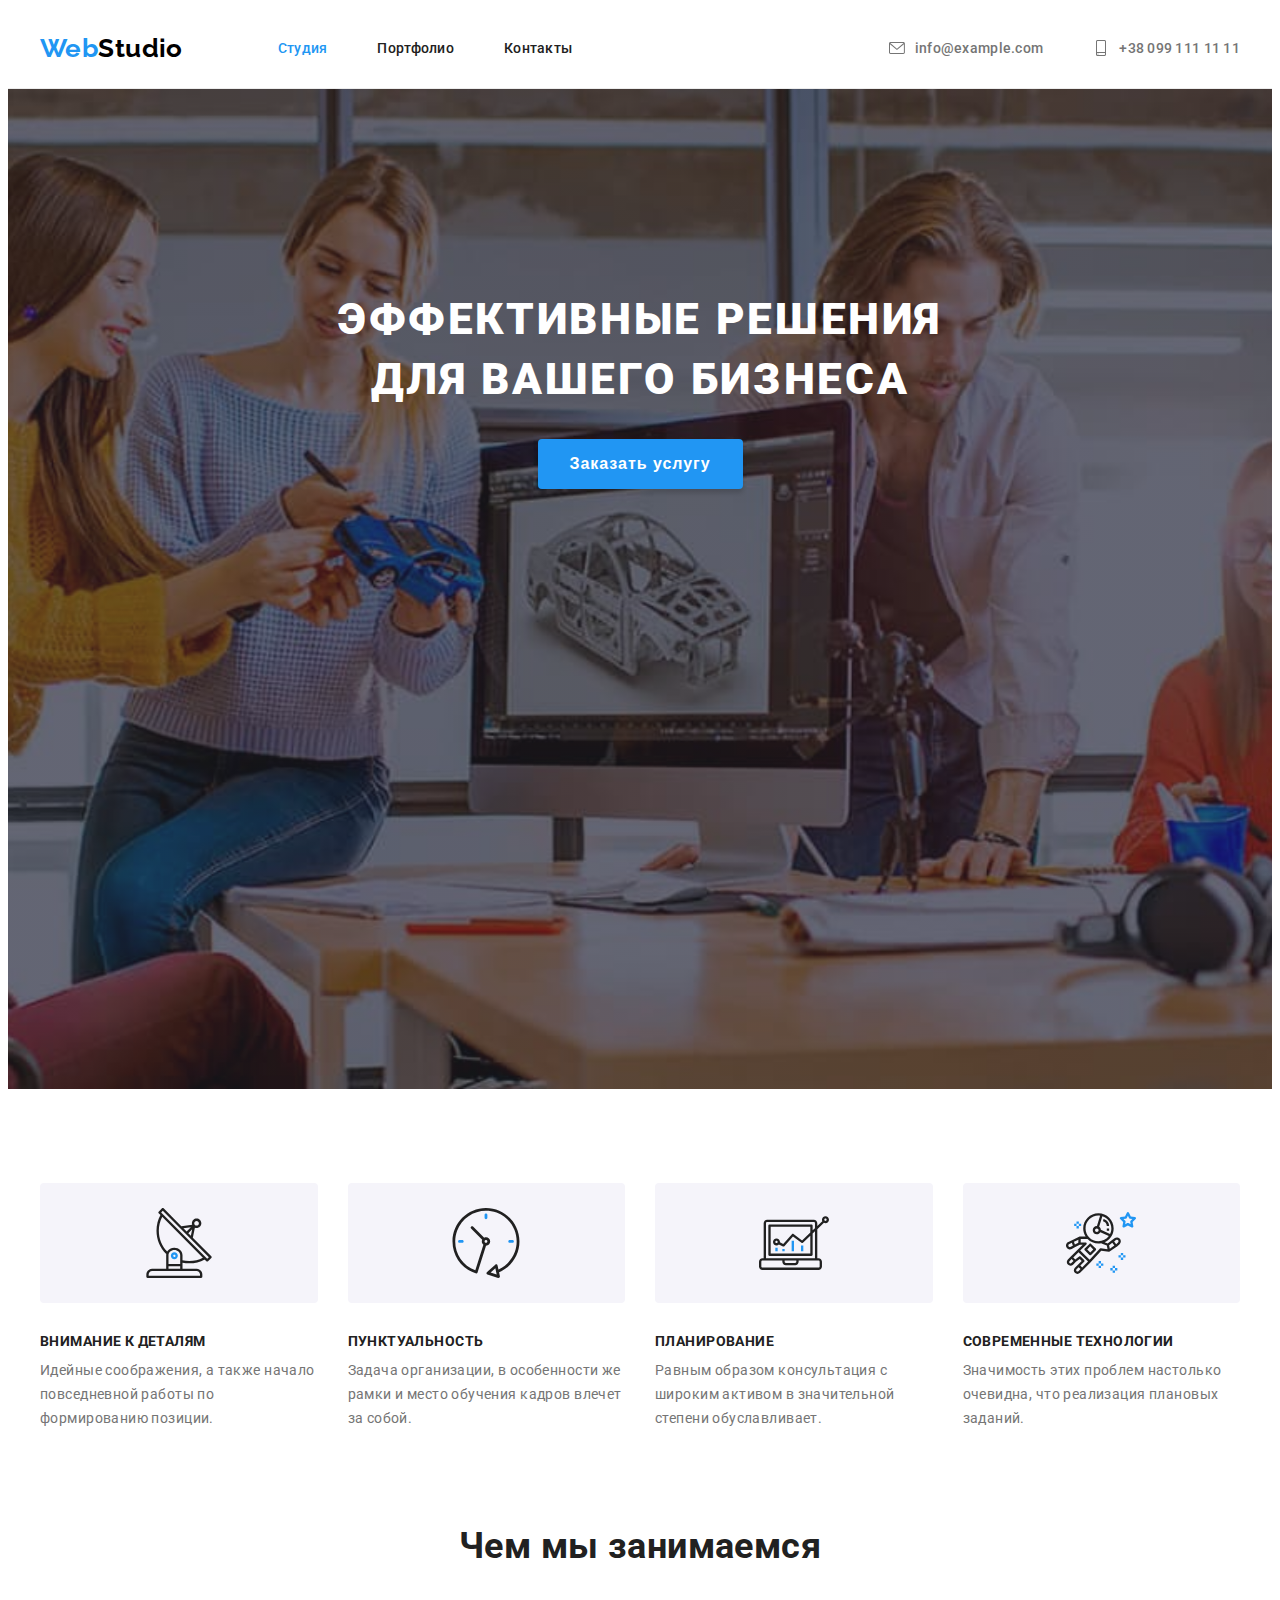
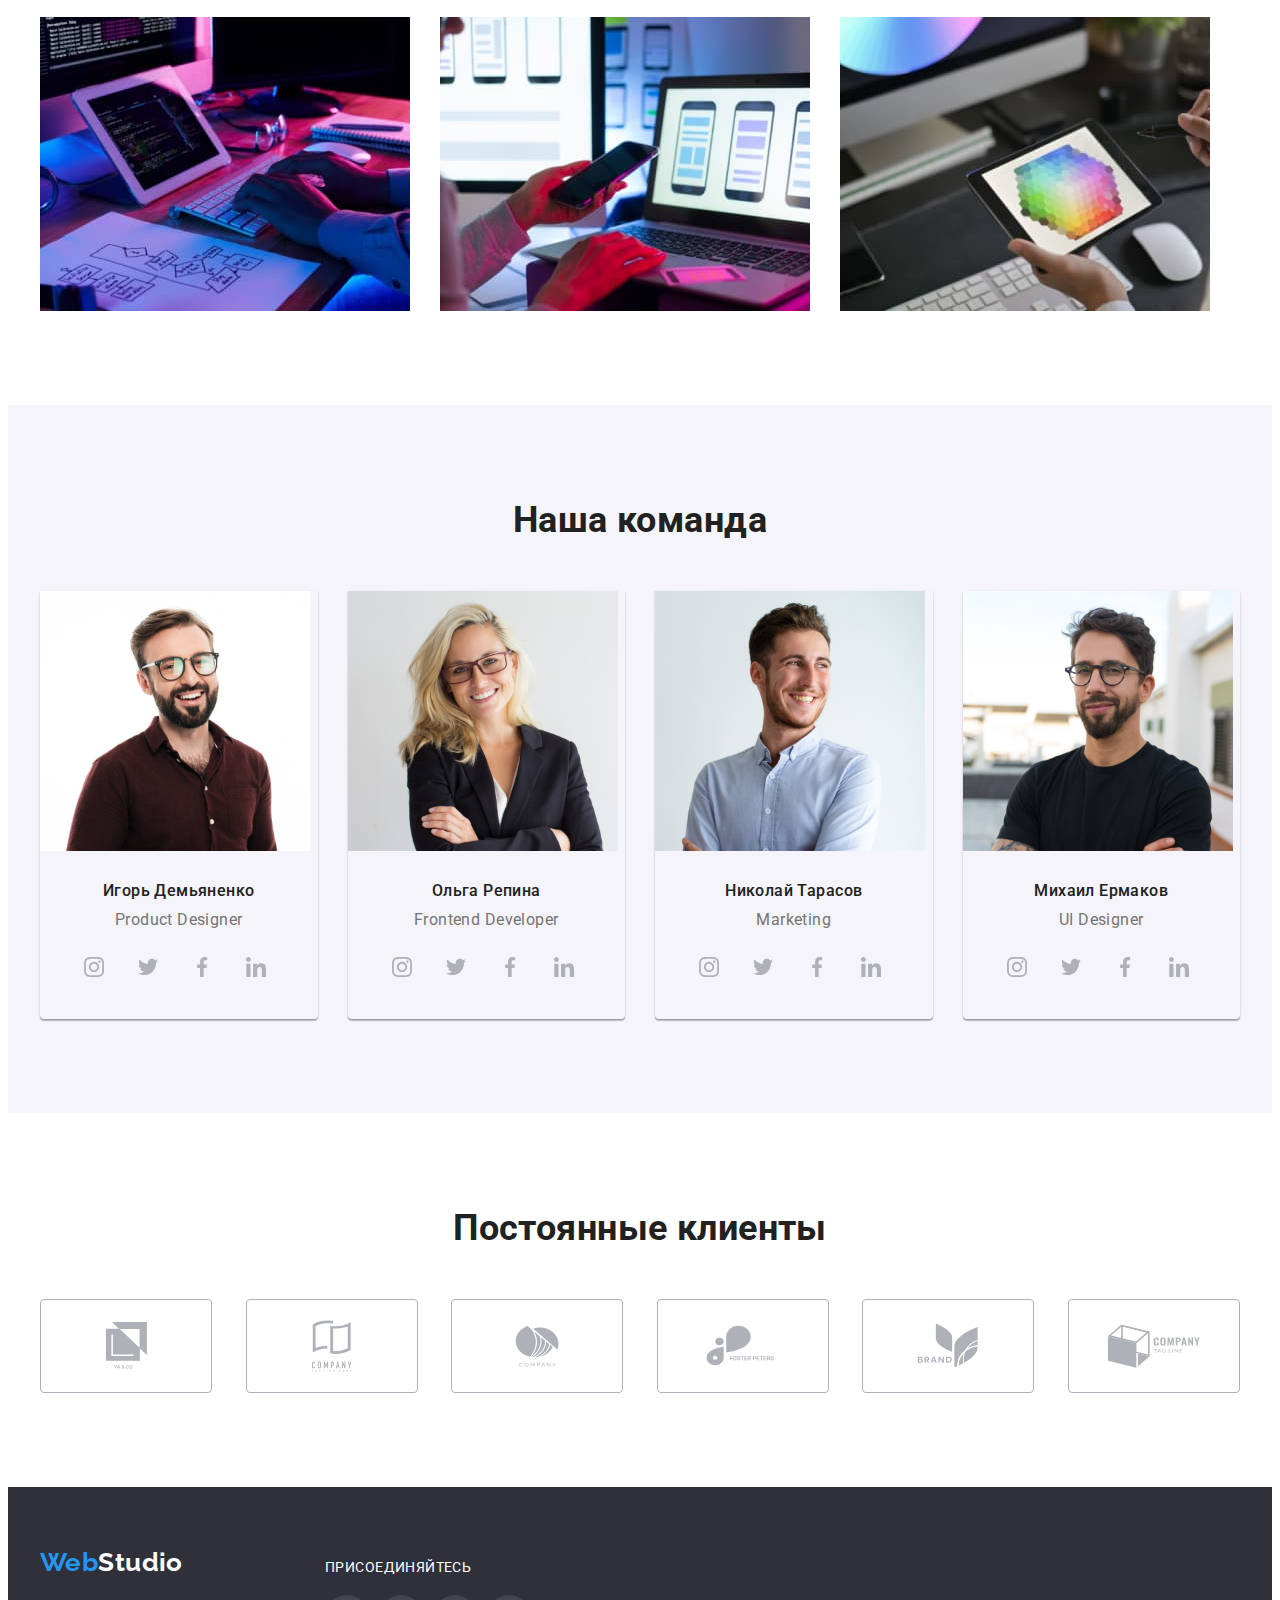
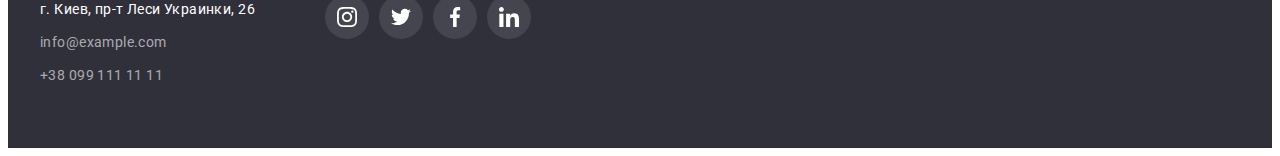
==== commit 3a5fd0f9: "Модуль 4 2" ====
--- a/index.html
+++ b/index.html
@@ -46,7 +46,7 @@
           <li class="item-header contact">
             <a href="mailto:info@example.com" class="link">
               <svg class="link-icon" width="16" height="16">
-                <use href="./images/sprite.svg#envelope" />
+                <use href="./images/icon.svg#envelope" />
               </svg>
               info@example.com</a
             >
@@ -54,7 +54,7 @@
           <li class="item-header contact">
             <a href="tel:+380991111111" class="link">
               <svg class="link-icon" width="16" height="16">
-                <use href="./images/sprite.svg#smartphone" />
+                <use href="./images/icon.svg#smartphone" />
               </svg>
               +38 099 111 11 11</a
             >
@@ -79,7 +79,7 @@
             <li class="our-edge-item">
               <div class="icon-thumb">
                 <svg class="icon" width="70" height="70">
-                  <use href="./images/sprite.svg#antenna">
+                  <use href="./images/icon.svg#antenna">
                 </svg>
               </div>
               <h3 class="our-edge-title">Внимание к деталям</h3>
@@ -91,7 +91,7 @@
             <li class="our-edge-item">
               <div class="icon-thumb">
                 <svg class="icon" width="70" height="70">
-                  <use href="./images/sprite.svg#clock">
+                  <use href="./images/icon.svg#clock">
                 </svg>
               </div>
               <h3 class="our-edge-title">Пунктуальность</h3>
@@ -103,7 +103,7 @@
             <li class="our-edge-item">
               <div class="icon-thumb">
                 <svg class="icon" width="70" height="70">
-                  <use href="./images/sprite.svg#diagram">
+                  <use href="./images/icon.svg#diagram">
                 </svg>
               </div>
               <h3 class="our-edge-title">Планирование</h3>
@@ -115,7 +115,7 @@
             <li class="our-edge-item">
               <div class="icon-thumb">
                 <svg class="icon" width="70" height="70">
-                  <use href="./images/sprite.svg#astronaut">
+                  <use href="./images/icon.svg#astronaut">
                 </svg>
               </div> 
               <h3 class="our-edge-title">Современные технологии</h3>
@@ -177,7 +177,7 @@
                       rel="noopener noreferrer"
                     >
                       <svg class="icon-social" width="20" height="20">
-                        <use href="./images/sprite.svg#instagram">
+                        <use href="./images/icon.svg#instagram">
                       </svg>
                     </a>
                   </li>
@@ -189,7 +189,7 @@
                       rel="noopener noreferrer"
                     >
                       <svg class="icon-social" width="20" height="20">
-                        <use href="./images/sprite.svg#twitter">
+                        <use href="./images/icon.svg#twitter">
                       </svg>
                     </a>
                   </li>
@@ -201,7 +201,7 @@
                       rel="noopener noreferrer"
                     >
                       <svg class="icon-social" width="20" height="20">
-                        <use href="./images/sprite.svg#facebook">
+                        <use href="./images/icon.svg#facebook">
                       </svg>
                     </a>
                   </li>
@@ -213,7 +213,7 @@
                       rel="noopener noreferrer"
                     >
                       <svg class="icon-social" width="20" height="20">
-                        <use href="./images/sprite.svg#linkedin">
+                        <use href="./images/icon.svg#linkedin">
                       </svg>
                     </a>
                   </li>
@@ -239,7 +239,7 @@
                       rel="noopener noreferrer"
                     >
                       <svg class="icon-social" width="20" height="20">
-                        <use href="./images/sprite.svg#instagram">
+                        <use href="./images/icon.svg#instagram">
                       </svg>
                     </a>
                   </li>
@@ -251,7 +251,7 @@
                       rel="noopener noreferrer"
                     >
                       <svg class="icon-social" width="20" height="20">
-                        <use href="./images/sprite.svg#twitter">
+                        <use href="./images/icon.svg#twitter">
                       </svg>
                     </a>
                   </li>
@@ -263,7 +263,7 @@
                       rel="noopener noreferrer"
                     >
                       <svg class="icon-social" width="20" height="20">
-                        <use href="./images/sprite.svg#facebook">
+                        <use href="./images/icon.svg#facebook">
                       </svg>
                     </a>
                   </li>
@@ -275,7 +275,7 @@
                       rel="noopener noreferrer"
                     >
                       <svg class="icon-social" width="20" height="20">
-                        <use href="./images/sprite.svg#linkedin">
+                        <use href="./images/icon.svg#linkedin">
                       </svg>
                     </a>
                   </li>
@@ -300,7 +300,7 @@
                       rel="noopener noreferrer"
                     >
                       <svg class="icon-social" width="20" height="20">
-                        <use href="./images/sprite.svg#instagram">
+                        <use href="./images/icon.svg#instagram">
                       </svg>
                     </a>
                   </li>
@@ -312,7 +312,7 @@
                       rel="noopener noreferrer"
                     >
                       <svg class="icon-social" width="20" height="20">
-                        <use href="./images/sprite.svg#twitter">
+                        <use href="./images/icon.svg#twitter">
                       </svg>
                     </a>
                   </li>
@@ -324,7 +324,7 @@
                       rel="noopener noreferrer"
                     >
                       <svg class="icon-social" width="20" height="20">
-                        <use href="./images/sprite.svg#facebook">
+                        <use href="./images/icon.svg#facebook">
                       </svg>
                     </a>
                   </li>
@@ -336,7 +336,7 @@
                       rel="noopener noreferrer"
                     >
                       <svg class="icon-social" width="20" height="20">
-                        <use href="./images/sprite.svg#linkedin">
+                        <use href="./images/icon.svg#linkedin">
                       </svg>
                     </a>
                   </li>
@@ -361,7 +361,7 @@
                       rel="noopener noreferrer"
                     >
                       <svg class="icon-social" width="20" height="20">
-                        <use href="./images/sprite.svg#instagram">
+                        <use href="./images/icon.svg#instagram">
                       </svg>
                     </a>
                   </li>
@@ -373,7 +373,7 @@
                       rel="noopener noreferrer"
                     >
                       <svg class="icon-social" width="20" height="20">
-                        <use href="./images/sprite.svg#twitter">
+                        <use href="./images/icon.svg#twitter">
                       </svg>
                     </a>
                   </li>
@@ -385,7 +385,7 @@
                       rel="noopener noreferrer"
                     >
                       <svg class="icon-social" width="20" height="20">
-                        <use href="./images/sprite.svg#facebook">
+                        <use href="./images/icon.svg#facebook">
                       </svg>
                     </a>
                   </li>
@@ -397,7 +397,7 @@
                       rel="noopener noreferrer"
                     >
                       <svg class="icon-social" width="20" height="20">
-                        <use href="./images/sprite.svg#linkedin">
+                        <use href="./images/icon.svg#linkedin">
                       </svg>
                     </a>
                   </li>
@@ -414,42 +414,42 @@
             <li class="our-clients-item">
               <a class="link company-one" href="#">
                 <svg class="icon-company" width="41" height="47">
-                  <use href="./images/sprite.svg#logo-1">
+                  <use href="./images/icon.svg#logo-1">
                 </svg>
               </a>
             </li>
             <li class="our-clients-item">
               <a class="link company-two" href="#">
                 <svg class="icon-company" width="40" height="52">
-                  <use href="./images/sprite.svg#logo-2">
+                  <use href="./images/icon.svg#logo-2">
                 </svg>
               </a>
             </li>
             <li class="our-clients-item">
               <a class="link company-three" href="#">
                 <svg class="icon-company" width="44" height="42">
-                  <use href="./images/sprite.svg#logo-3">
+                  <use href="./images/icon.svg#logo-3">
                 </svg>
               </a>
             </li>
             <li class="our-clients-item">
               <a class="link company-four" href="#">
                 <svg class="icon-company" width="85" height="41">
-                  <use href="./images/sprite.svg#logo-4">
+                  <use href="./images/icon.svg#logo-4">
                 </svg>
               </a>
             </li>
             <li class="our-clients-item">
               <a class="link company-five" href="#">
                 <svg class="icon-company" width="62" height="45">
-                  <use href="./images/sprite.svg#logo-5">
+                  <use href="./images/icon.svg#logo-5">
                 </svg>
               </a>
             </li>
             <li class="our-clients-item">
               <a class="link company-six" href="#">
                 <svg class="icon-company" width="94" height="44">
-                  <use href="./images/sprite.svg#logo-6">
+                  <use href="./images/icon.svg#logo-6">
                 </svg>
               </a>
             </li>
@@ -489,7 +489,7 @@
                   rel="noopener noreferrer"
                 >
                   <svg class="icon-social" width="20" height="20">
-                    <use href="./images/sprite.svg#instagram">
+                    <use href="./images/icon.svg#instagram">
                   </svg>
                 </a>
               </li>
@@ -501,7 +501,7 @@
                   rel="noopener noreferrer"
                 >
                   <svg class="icon-social" width="20" height="20">
-                    <use href="./images/sprite.svg#twitter">
+                    <use href="./images/icon.svg#twitter">
                   </svg>
               </a>
               </li>
@@ -513,7 +513,7 @@
                   rel="noopener noreferrer"
                 >
                   <svg class="icon-social" width="20" height="20">
-                    <use href="./images/sprite.svg#facebook">
+                    <use href="./images/icon.svg#facebook">
                   </svg>
                 </a>
               </li>
@@ -525,7 +525,7 @@
                   rel="noopener noreferrer"
                 >
                   <svg class="icon-social" width="20" height="20">
-                    <use href="./images/sprite.svg#linkedin">
+                    <use href="./images/icon.svg#linkedin">
                   </svg>
                 </a>
               </li>
--- a/css/styles.css
+++ b/css/styles.css
@@ -14,7 +14,6 @@
 
   /* for grid  */
   --margin-set-gap: 30px;
-
 }
 
 body {
@@ -22,8 +21,8 @@
   font-style: normal;
   font-weight: 400;
   font-size: 14px;
-  line-height: 1.143; /* 16/14 */
   letter-spacing: 0.03em;
+
   color: var(--primary-dark-color);
   background-color: var(--main-light-color);
 }
@@ -36,6 +35,7 @@
 /* Common Styles */
 .link {
   text-decoration: none;
+
   color: inherit;
 }
 
@@ -44,24 +44,22 @@
 }
 
 .button {
-  box-shadow: 0px 4px 4px rgba(0, 0, 0, 0.15);
+  color: var(--main-light-color);
+  background-color: var(--accent-light-color);
+
   border: none;
   border-radius: 4px;
   border-color: transparent;
-
-  color: var(--main-light-color);
-  background-color: var(--accent-light-color);
 }
 
 .title {
   margin-top: 0;
   margin-bottom: 50px;
-
-  text-align: center;
 
   font-weight: 700;
   font-size: 36px;
   line-height: 1.167; /* 42/36; */
+  text-align: center;
 }
 
 .current {
@@ -73,7 +71,7 @@
   padding-bottom: 94px;
 }
 
-/* Семантическое скрытие документов */
+/* Семантическое скрытие элементов */
 .visually-hidden {
   position: absolute;
   white-space: nowrap;
@@ -92,6 +90,7 @@
   margin-right: auto;
   padding-right: 15px;
   padding-left: 15px;
+
   width: 1200px; 
 
   /* outline: 1px solid tomato; */
@@ -116,9 +115,9 @@
 
   width: 44px;
   height: 44px;
-  
+
   border-radius: 50%;
-} 
+}
 
 /* Header */
 .header {
@@ -147,6 +146,7 @@
 
 .item-header {
   font-weight: 500;
+  line-height: 1.143; /* 16/14 */
   letter-spacing: 0.02em;
 }
 
@@ -184,6 +184,7 @@
   font-weight: 700;
   font-size: 26px;
   line-height: 1.192; /* 31/26; */
+
   color: var(--accent-light-color);
 }
 
@@ -209,10 +210,11 @@
   --color-gradient : rgba(47, 48, 58, 0.4);
   --background-color: #C4C4C4;
 
-  max-width: 1600px;
-  height: 600px;  
   margin-right: auto;
   margin-left: auto;
+
+  max-width: 1600px;
+  height: 600px;
 
   background-color: var(--background-color);
   background-image: linear-gradient(to right, var(--color-gradient), var(--color-gradient)),   url(../images/main-background.jpg);
@@ -221,7 +223,7 @@
   background-position: center;
 }
 
-.primary {  
+.primary {
   margin-top: 0px;
   margin-bottom: 0px;
   padding-top: 200px;
@@ -233,21 +235,25 @@
 .main-title {
   margin-top: 0;
   margin-bottom: 30px;
-
-  color: var(--main-light-color);
 
   font-weight: 900;
   font-size: 44px;
   line-height: 1.364; /* 60/44; */
   letter-spacing: 0.06em;
   text-transform: uppercase;
+
+  color: var(--main-light-color);
 }
 
 .main-button {
   padding: 10px 32px;
+
   font-weight: 700;
   font-size: 16px;
   line-height: 1.875; /* 30/16; */
+  letter-spacing: 0.06em;
+
+  box-shadow: 0px 4px 4px rgba(0, 0, 0, 0.15);
 }
 
 /* Edge */
@@ -259,14 +265,13 @@
 .list.our-edge {
   margin-top: 0;
   margin-bottom: 0;
-  padding-left: 0;  
+  padding-left: 0;
 }
 
 .our-edge-item {
-  /* flex-basis: 270px; */
+  /* flex-basis: calc(100% / 4 - var(--margin-set-gap)); */
   --count-inline: 4;
   flex-basis: calc((100% - (var(--count-inline) - 1) * var(--margin-set-gap))/var(--count-inline));
-  /* flex-basis: calc(100% / 4 - var(--margin-set-gap)); */
 }
 
 .our-edge-item .icon-thumb {
@@ -279,7 +284,6 @@
   margin-bottom: 30px;
 
   background-color: var(--background-light-color);
-  background-position: center;
   border-radius: 4px;
 }
 
@@ -301,6 +305,7 @@
   margin-bottom: 0;
 
   line-height: 1.714; /* 24/14 */
+
   color: var(--primary-light-color);
 }
 
@@ -328,13 +333,14 @@
 .our-team-items {
   margin-top: 0;
   margin-bottom: 0;
-  padding: 0;  
+  padding: 0;
 }
 
 .our-team-item {
   /* flex-basis: calc(100% / 4 - var(--margin-set-gap)); */
   --count-inline: 4;  
   flex-basis: calc((100% - (var(--count-inline) - 1) * var(--margin-set-gap)) / var(--count-inline));
+
   box-shadow : 0px 1px 3px rgba(0, 0, 0, 0.12),
                0px 1px 1px rgba(0, 0, 0, 0.14),
                0px 2px 1px rgba(0, 0, 0, 0.2); 
@@ -350,7 +356,7 @@
 }
 
 .our-team-title {
-  margin-top: 0;  
+  margin-top: 0;
   margin-bottom: 10px;
   text-align: center;
 
@@ -363,10 +369,10 @@
   margin-top: 0;
   margin-bottom: 16px;
 
-  text-align: center;
-
   font-size: 16px;
   line-height: 1.187; /* 19/16 */
+  text-align: center;
+
   color: var(--primary-light-color);
 }
 
@@ -402,9 +408,6 @@
 
   border: 1px solid var(--accent-link-color);
   border-radius: 4px;
-  
-  background-repeat: no-repeat;
-  background-position: center;
 }
 
 .our-clients-item > .link:hover,
@@ -422,13 +425,20 @@
   font-weight: 500;
   font-size: 16px;
   line-height: 1.625; /* 26/16 */
+
   color: inherit;
   background-color: var(--background-light-color);
 }
 
+.current-button {
+  color: var(--main-light-color);
+  background-color: var(--accent-light-color);
+  box-shadow: 0px 3px 1px rgba(0, 0, 0, 0.1), 0px 1px 2px rgba(0, 0, 0, 0.08), 0px 2px 2px rgba(0, 0, 0, 0.12);
+}
+
 .list.filter {
   margin-top: 0;
-  margin-bottom: 34px;
+  margin-bottom: 50px;
   padding-left: 0;
   justify-content: center;
 }
@@ -441,41 +451,49 @@
 .button-filter:focus {
   color: var(--main-light-color);
   background-color: var(--accent-light-color);
+  box-shadow: 0px 3px 1px rgba(0, 0, 0, 0.1), 0px 1px 2px rgba(0, 0, 0, 0.08), 0px 2px 2px rgba(0, 0, 0, 0.12);
 }
 
 .list.works {
+  flex-wrap: wrap;
   margin: 0;
-  padding-left: 0;
-  flex-wrap: wrap;
-
   margin-top: calc(-1 * var(--margin-set-gap));
   margin-left: calc(-1 * var(--margin-set-gap));
+  padding-left: 0;
 }
 
 .list.works .work-item {
   margin-top: var(--margin-set-gap);
   margin-left: var(--margin-set-gap);
-  
-  --count-inline: 3;  
+
+  --count-inline: 3;
   flex-basis: calc(100% / var(--count-inline) - var(--margin-set-gap));
   /* flex-basis: calc(100% / 3 - var(--margin-set-gap)); */
-}  
+}
+
+.list.works .work-item:hover,
+.list.works .work-item:focus {
+  box-shadow: 0px 1px 1px rgba(0, 0, 0, 0.12),
+              0px 4px 4px rgba(0, 0, 0, 0.06),
+              1px 4px 6px rgba(0, 0, 0, 0.16);
+}
 
 .work-description {
   --border-color: #EEEEEE;
-  padding: 20px 24px;
+
+  padding: 20px 24px; 
+
   border: 1px solid var(--border-color);
 }
 
 .title-work {
   margin-top: 0;
-  margin-bottom: 4px;   
-  
-  text-align: left;
+  margin-bottom: 4px;
 
   font-size: 18px;
   line-height: 2;
   letter-spacing: 0.06em;
+  text-align: left;
 }
 
 .type-work {
@@ -484,15 +502,17 @@
 
   font-size: 16px;
   line-height: 1.88; /* 30/16; */
+
   color: var(--primary-light-color);
 }
 
 /* FOOTER */
 
 .footer {
-  background-color: var(--background-dark-color);
   padding-top: 60px;
   padding-bottom: 60px;
+
+  background-color: var(--background-dark-color);
 }
 
 .footer .logo {
@@ -509,9 +529,10 @@
 }
 
 .item-footer {
+  font-style: normal;
   font-size: 14px;
-  font-style: normal;
   line-height: 1.714; /* 24/14 */
+
   color: var(--main-light-color);
 }
 
@@ -533,10 +554,10 @@
   margin-bottom: 20px;
   padding-top: 12px;
 
-  color: var(--main-light-color);
-  
   font-size: 700;
   text-transform: uppercase;
+
+  color: var(--main-light-color);
 }
 
 .list.contacts-studio-items {
@@ -558,5 +579,4 @@
 .footer .social-link:hover,
 .footer .social-link:focus {
   background-color: var(--accent-light-color);
-}
-
+}